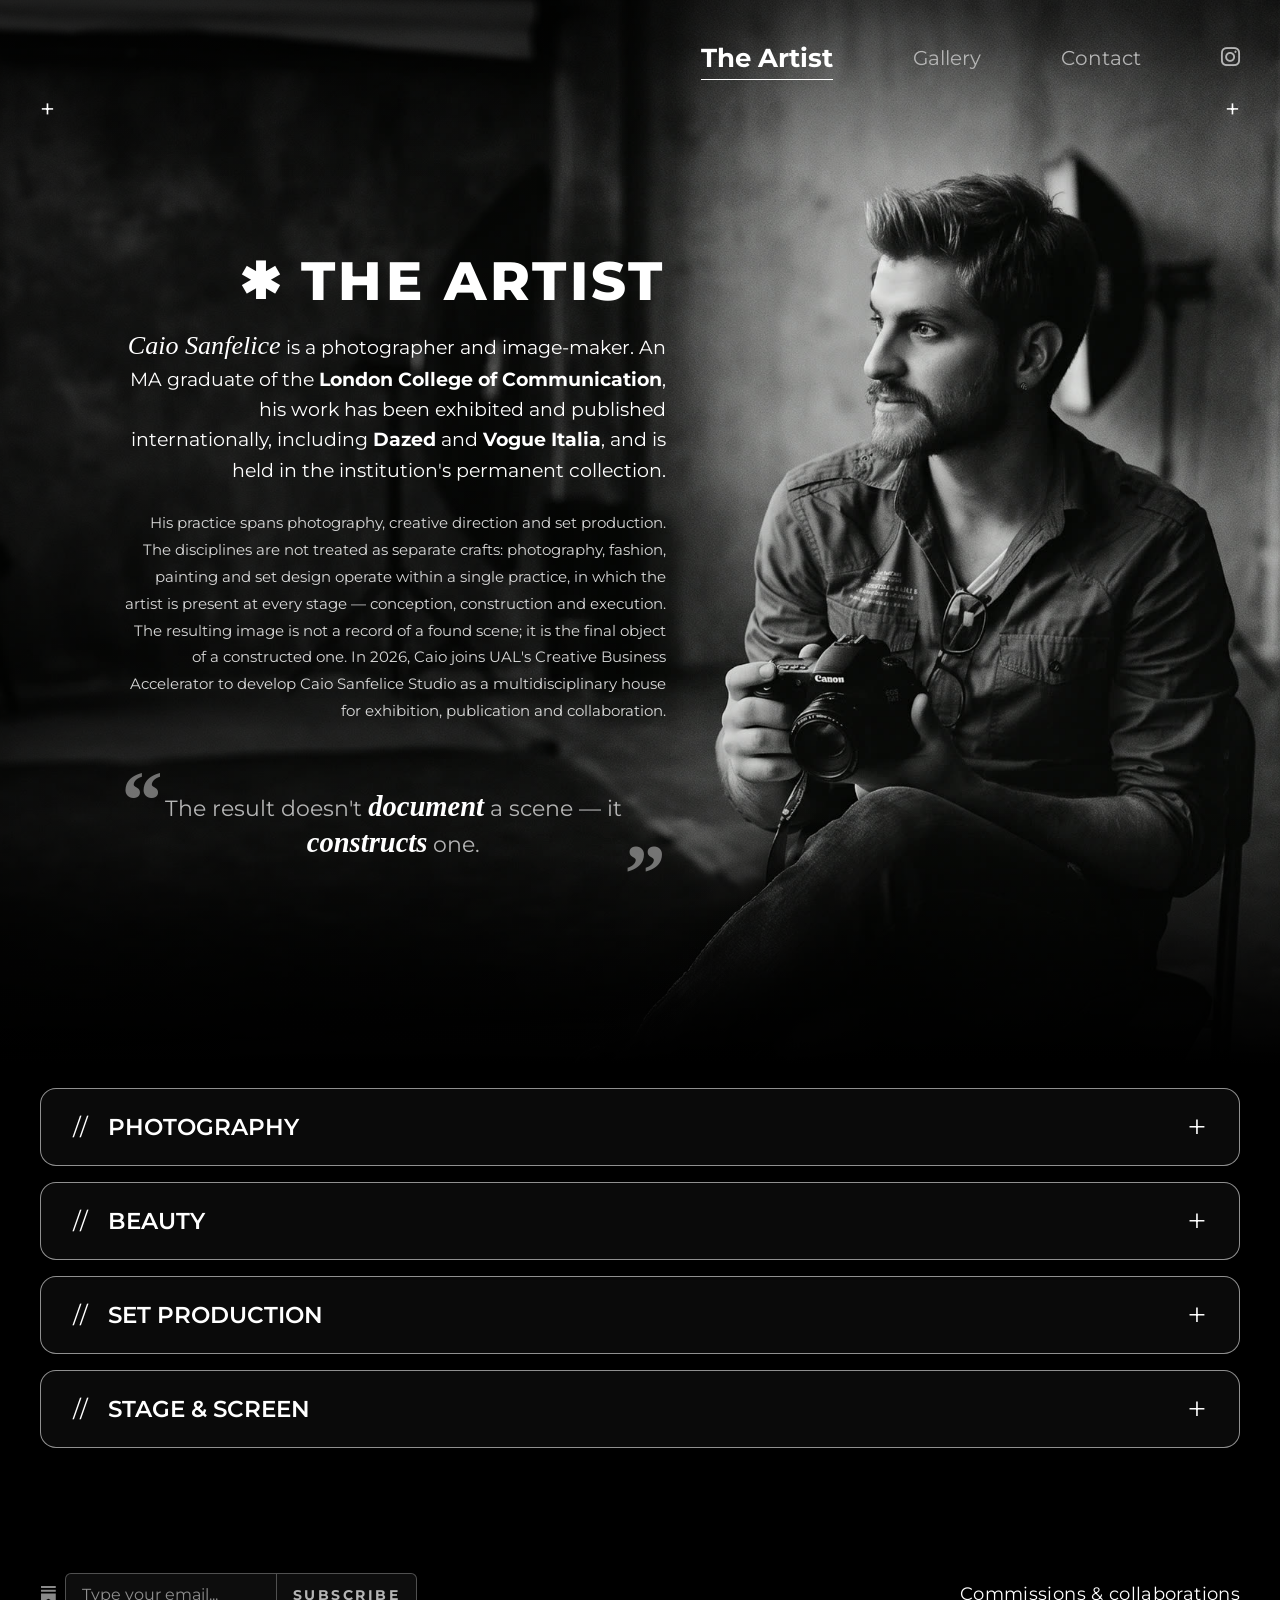
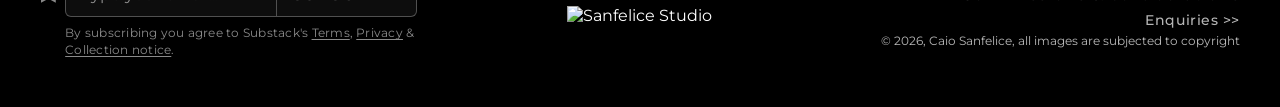
==== aboutme.html @ 882e8e43 "feat: analog video hero on Home, new favicon everywhere, asset cleanup - Home hero: background video" ====
<!DOCTYPE html>
<html lang="en" class="snap">
<head>
  <meta charset="UTF-8">
  <meta name="viewport" content="width=device-width, initial-scale=1.0">
  <meta name="description" content="About Caio Sanfelice, London-based photographer and image-maker working across fashion, beauty, portrait and stage.">
  <link rel="icon" type="image/png" href="assets/images/fav-icon.png">
  <link rel="apple-touch-icon" href="assets/images/fav-icon.png">
  <title>The Artist | Sanfelice Studio</title>
  <link rel="stylesheet" href="https://cdnjs.cloudflare.com/ajax/libs/font-awesome/6.5.2/css/all.min.css" integrity="sha512-SnH5WK+bZxgPHs44uWIX+LLJAJ9/2PkPKZ5QiAj6Ta86w+fsb2TkcmfRyVX3pBnMFcV7oQPJkl9QevSCWr3W6A==" crossorigin="anonymous" referrerpolicy="no-referrer">
  <style>
    @import url('https://fonts.googleapis.com/css2?family=Montserrat:ital,wght@0,400..800;1,400..800&display=swap');
  </style>
  <link rel="stylesheet" href="assets/css/style.css">
</head>
<body>
  <!-- ===== Header / main navigation (components/navbar.html) ===== -->
  <div id="site-navbar"></div>
  <!-- ===== Main content ===== -->
  <main class="about-page">
    <!-- About: artist bio -->
    <section class="about-hero" id="top" aria-labelledby="about-title">
      <!-- phones/tablets: portrait crop centred on the artist; desktop: full studio shot behind the text -->
      <picture class="about-hero__media">
        <source media="(min-width: 64.0625rem)" srcset="assets/images/caiosanfelice.jpg">
        <img src="assets/images/artist-studio-mobile.jpg" alt="Caio Sanfelice sitting in his studio, holding a camera" fetchpriority="high">
      </picture>
      <span class="about-hero__plus about-hero__plus--left" aria-hidden="true">+</span>
      <span class="about-hero__plus about-hero__plus--right" aria-hidden="true">+</span>
      <div class="about-copy">
        <h1 class="about-title" id="about-title">
          <span aria-hidden="true">✱</span> THE ARTIST
        </h1>
        <p class="about-lead">
          <em>Caio Sanfelice</em> is a photographer and image-maker. An MA graduate of the <strong>London College of Communication</strong>, his work has been exhibited and published internationally, including <strong>Dazed</strong> and <strong>Vogue Italia</strong>, and is held in the institution's permanent collection.
        </p>
        <p class="about-body">
          His practice spans photography, creative direction and set production. The disciplines are not treated as separate crafts: photography, fashion, painting and set design operate within a single practice, in which the artist is present at every stage — conception, construction and execution. The resulting image is not a record of a found scene; it is the final object of a constructed one.
          In 2026, Caio joins UAL's Creative Business Accelerator to develop Caio Sanfelice Studio as a multidisciplinary house for exhibition, publication and collaboration.
        </p>
        <blockquote class="about-quote">
          <p>The result doesn't <strong>document</strong> a scene — it <strong>constructs</strong> one.</p>
        </blockquote>
      </div>
    </section>

    <!-- About: services -->
    <section class="about-services" aria-label="Services">
      <div class="about-services__list">
        <article class="service-card">
          <h2 class="service-card__title">
            <button class="service-card__trigger" type="button" aria-expanded="false" aria-controls="service-photography">
              <span class="service-card__slashes" aria-hidden="true">//</span> PHOTOGRAPHY
              <span class="service-card__plus" aria-hidden="true">+</span>
            </button>
          </h2>
          <div class="service-card__details" id="service-photography" inert>
            <div class="service-card__details-inner">
              <a class="service-card__link" href="gallery.html">See more</a>
              <p class="service-desc">Fashion, personal and editorial shoots; corporate and portfolio portraits; product photography; album covers. Delivered as high-resolution retouched files. Sessions available in studio or on location, with lighting and creative direction handled in-house.</p>
              <img src="assets/images/fashion.png" alt="Fashion Editorial - Red dress" loading="lazy">
            </div>
          </div>
        </article>
        <article class="service-card">
          <h2 class="service-card__title">
            <button class="service-card__trigger" type="button" aria-expanded="false" aria-controls="service-beauty">
              <span class="service-card__slashes" aria-hidden="true">//</span> BEAUTY
              <span class="service-card__plus" aria-hidden="true">+</span>
            </button>
          </h2>
          <div class="service-card__details" id="service-beauty" inert>
            <div class="service-card__details-inner">
              <a class="service-card__link" href="gallery.html">See more</a>
              <p class="service-desc">Hair and makeup for photographic and fashion productions: natural, editorial, artistic and scenic makeup. Includes character continuity across a full shoot day, plus costume and cosplay construction when the production requires it. On-set touch-ups included.</p>
              <img src="assets/images/makeup.jpg" alt="MUA working" loading="lazy">
            </div>
          </div>
        </article>
        <article class="service-card">
          <h2 class="service-card__title">
            <button class="service-card__trigger" type="button" aria-expanded="false" aria-controls="service-set-production">
              <span class="service-card__slashes" aria-hidden="true">//</span> SET PRODUCTION
              <span class="service-card__plus" aria-hidden="true">+</span>
            </button>
          </h2>
          <div class="service-card__details" id="service-set-production" inert>
            <div class="service-card__details-inner">
              <a class="service-card__link" href="gallery.html">See more</a>
              <p class="service-desc">Design and construction of photographic backgrounds and sets: flats, painted backdrops, textured panels and modular pieces. Built to the shoot's lighting plan and colour palette, assembled and struck on site. Transportable systems available for recurring productions.</p>
              <img src="assets/images/set-production.jpg" alt="Alice in Wonderland 50th anniversary scenario exhibition" loading="lazy">
            </div>
          </div>
        </article>
        <article class="service-card">
          <h2 class="service-card__title">
            <button class="service-card__trigger" type="button" aria-expanded="false" aria-controls="service-stage-screen">
              <span class="service-card__slashes" aria-hidden="true">//</span> STAGE &amp; SCREEN
              <span class="service-card__plus" aria-hidden="true">+</span>
            </button>
          </h2>
          <div class="service-card__details" id="service-stage-screen" inert>
            <div class="service-card__details-inner">
              <a class="service-card__link" href="gallery.html">See more</a>
              <p class="service-desc">Costume, scenery and prop production for theatre, musicals and television. Scope covers design, material sourcing, building and fittings — with versions engineered for stage durability and camera-specific finishes (textures and colours tuned for how they read on screen).</p>
              <img src="assets/images/stage.png" alt="Frida Kahlo costume" loading="lazy">
            </div>
          </div>
        </article>
      </div>
    </section>
  </main>
  <!-- ===== Footer (components/footer.html) ===== -->
  <div id="site-footer"></div>
  <!-- Page script -->
  <script>
    const serviceCards = [...document.querySelectorAll(".service-card")];
    // desktop with a mouse: cards open on hover/focus; everywhere else they open by tap
    const hoverServices = window.matchMedia("(min-width: 48.0625rem) and (hover: hover)");

    function setOpenServiceCard(openCard) {
      const tapMode = !hoverServices.matches;
      serviceCards.forEach((card) => {
        const isOpen = card === openCard;
        card.classList.toggle("is-open", isOpen);
        card.querySelector(".service-card__trigger").setAttribute("aria-expanded", String(isOpen));
        card.querySelector(".service-card__details").inert = tapMode && !isOpen;
      });
    }

    function syncServiceCards() {
      setOpenServiceCard(hoverServices.matches ? null : serviceCards[0]);
    }

    syncServiceCards();
    hoverServices.addEventListener("change", syncServiceCards);

    serviceCards.forEach((card) => {
      card.querySelector(".service-card__trigger").addEventListener("click", () => {
        setOpenServiceCard(card.classList.contains("is-open") ? null : card);
      });
    });
  </script>
<!-- Shared navbar + footer -->
<script src="assets/js/components.js"></script>
</body>
</html>
---- assets/css/style.css ----
/* Design tokens */
:root {
  --bg: rgb(5, 5, 5);
  --white: #ffffff;
  --grey: #b8b8b8;
  --cyan: #5edfff;
  --line: rgba(255, 255, 255, 0.28);
  --menu-h: clamp(4rem, 8vh, 5.5rem);
  /* Layout: one centred container for navbar, sections and footer */
  --container-max: 1400px;
  --gutter: clamp(20px, 5vw, 24px);                /* mobile: compact sides */
  /* Side padding for full-width sections (backgrounds stay full-bleed):
     lines their content up with .container. % = the element's own width. */
  --pad: max(var(--gutter), calc((100% - var(--container-max)) / 2 + var(--gutter)));
  /* Type scale */
  --fs-label: clamp(0.75rem, 0.9vw, 0.8125rem);   /* small caps labels */
  --fs-small: 0.875rem;                            /* form labels, buttons */
  --fs-base: 1rem;                                 /* body text, nav */
  --fs-md: clamp(1.125rem, 1.8vw, 1.5rem);         /* categories, card titles, footer CTA */
  --fs-lg: clamp(2rem, 4.5vw, 3.5rem);             /* page titles */
  --fs-display: clamp(2.5rem, 6.5vw, 4.5rem);      /* home hero only, 40px -> 72px */
  --ls-label: 0.32em;
  --ls-title: 0.06em;

  --nav-fs: clamp(1.0625rem, 1.6vw, 1.25rem); /* 17px -> 20px */
  --nav-muted: #b5b5b5; /* ~10:1 on the dark hero, passes AA */
  --nav-active: #ffffff;
}

/* iPad (768px–1024px): wider sides */
@media (min-width: 48rem) {
  :root {
    --gutter: clamp(40px, 4vw, 48px);
  }
}

/* Desktop */
@media (min-width: 64.0625rem) {
  :root {
    --gutter: 40px;
  }
}

/* Shared layout container */
.container {
  box-sizing: border-box;
  width: 100%;
  max-width: var(--container-max);
  margin-inline: auto;
  padding-inline: var(--gutter);
}

/* Base */
body {
  margin: 0;
  background: var(--bg);
  color: var(--white);
  font-family: "Montserrat", Arial, sans-serif;
}

/* Header and navigation */
.header {
  position: absolute;
  inset: 0 0 auto;
  z-index: 10;
  padding-block: clamp(1rem, 4vw, 2rem); /* sides come from .container */
}

.site-nav,
.site-nav .nav-links {
  display: flex;
  align-items: center;
}

.site-nav {
  justify-content: space-between;
  gap: 1rem;
}

.site-nav .nav-links {
  gap: 5rem;
}

.site-nav a {
  color: var(--nav-muted);
  font-size: var(--nav-fs);
  text-decoration: none;
  white-space: nowrap;
  transition: color 0.2s ease, opacity 0.2s ease;
}

.site-nav__home-link {
  display: inline-flex;
  align-items: center;
  justify-content: center;
}

.site-nav__home-icon {
  display: block;
  width: auto;
  height: clamp(2.5rem, 4vw, 3.75rem); /* script wordmark: sized by height so it stays legible */
  opacity: 0.72;
  transition: opacity 0.2s ease;
}

@media (max-width: 40rem) {
  .site-nav__home-icon {
    height: 1.75rem; /* smaller wordmark on phones so it fits next to the links */
  }

  .site-nav .nav-links {
    gap: 1rem;
  }
}

.site-nav .nav-links a:hover,
.site-nav .nav-links a:focus-visible,
.site-nav .nav-links a[aria-current] {
  color: var(--nav-active);
}

/* active page: bold, 30% larger, thin underline */
.site-nav .nav-links a[aria-current] {
  font-size: calc(var(--nav-fs) * 1.3);
  font-weight: 700;
  text-decoration: underline;
  text-decoration-thickness: 1px;
  text-underline-offset: 0.45em;
}

/* phones: smaller bump so logo, links and Instagram fit on one row */
@media (max-width: 40rem) {
  .site-nav .nav-links a[aria-current] {
    font-size: calc(var(--nav-fs) * 1.1);
  }
}

.site-nav a:focus-visible {
  outline: 1px solid var(--nav-active);
  outline-offset: 4px;
}

.site-nav__home-link:hover .site-nav__home-icon,
.site-nav__home-link:focus-visible .site-nav__home-icon {
  opacity: 1;
}

.site-nav .fa-instagram {
  font-size: 1.35rem;
}

/* Home hero */
.hero {
  position: relative;
  min-height: 100svh;
  display: grid;
  place-items: center;
  isolation: isolate; /* keeps the video behind the overlay and the text */
  padding: 6rem 1rem;
  background: #000 url("../images/home-hero-poster.jpg") center / cover no-repeat;
  text-align: center;
}

/* background video: fills the hero like a cover image */
.hero__video {
  position: absolute;
  inset: 0;
  z-index: -1;
  width: 100%;
  height: 100%;
  object-fit: cover;
  pointer-events: none;
}

/* WebGL analog effect over the video; fades in once its first frame is drawn */
.hero__fx {
  position: absolute;
  inset: 0;
  z-index: -1;
  width: 100%;
  height: 100%;
  opacity: 0;
  transition: opacity 0.6s ease;
  pointer-events: none;
}

.hero--fx .hero__fx {
  opacity: 1;
}

.hero::before {
  position: absolute;
  inset: 0;
  content: "";
  background:
    radial-gradient(ellipse 40% 22% at 50% 52%, rgba(0, 0, 0, 0.45), transparent 75%),
    linear-gradient(to top, rgba(0, 0, 0, 0.6), transparent 28%);
  pointer-events: none;
}

.hero__content {
  position: relative;
  z-index: 1;
  max-width: 100%;
}

.hero__title {
  margin: 0;
  font-size: var(--fs-display);
  font-weight: 800;
  letter-spacing: clamp(0.08em, 1.2vw, 0.2em);
  line-height: 1.05;
  text-transform: uppercase;
  text-wrap: balance;
}

.hero__location {
  margin: 0.45rem 0 0;
  font-size: clamp(1rem, 2.2vw, 1.5rem); /* 16px -> 24px */
  font-weight: 600;
  letter-spacing: 0.3em;
  text-transform: uppercase;
}

.hero-scroll {
  position: absolute;
  bottom: clamp(2rem, 7vh, 4rem);
  left: 50%;
  z-index: 1;
  transform: translateX(-50%);
  color: var(--white);
  font-weight: 500;
  font-size: clamp(0.75rem, 1.4vw, 1rem); /* 12px -> 16px */
  letter-spacing: 0.25em;
  text-decoration: none;
  text-transform: lowercase;
  white-space: nowrap;
}

.hero-scroll:hover,
.hero-scroll:focus-visible {
  opacity: 0.72;
}

.hero__plus {
  position: absolute;
  inset-block-end: 1.25rem;
  font-size: clamp(1.5rem, 2vw, 1.8rem);
  line-height: 1;
  z-index: 1;
  pointer-events: none;
}

.hero__plus--left,
.hero__plus--top-left {
  inset-inline-start: var(--pad);
}

.hero__plus--right,
.hero__plus--top-right {
  inset-inline-end: var(--pad);
}

.hero__plus--top-left,
.hero__plus--top-right {
  inset-block-start: calc(var(--menu-h) + 2rem);
  inset-block-end: auto;
}

/* Shared section headings and scroll behavior */
.asterisk { font-size: 1.05em; line-height: 0.8; }

.section {
  scroll-snap-align: start;
}

.gallery-section {
  min-height: auto;
  padding: clamp(2rem, 4vw, 3rem) var(--pad) 3rem;
  background: var(--bg);
}

/* Gallery category navigation */
.gallery-page {
  padding-block-start: clamp(2rem, 4vw, 3rem);
}

.gallery-categories {
  margin-block-end: clamp(1.25rem, 3vw, 2rem);
}

.gallery-category-list {
  display: flex;
  flex-wrap: wrap;
  align-items: center;
  column-gap: clamp(0.5rem, 2vw, 1rem);
  row-gap: 0.25rem;
  margin: 0;
  padding: 0;
  list-style: none;
}

.gallery-category-item {
  display: flex;
  align-items: center;
  gap: 0.5rem;
}

.gallery-category-heading {
  margin: 0;
  font-size: var(--fs-md);
  line-height: 1.2;
}

.gallery-category-link {
  position: relative;
  display: inline-flex;
  align-items: center;
  gap: 0.35em;
  min-block-size: 44px;
  padding-block: 0.5rem;
  color: var(--grey);
  font-size: var(--fs-md);
  font-weight: 500;
  line-height: 1.25;
  opacity: 0.65;
  text-decoration: none;
  transition: opacity 0.2s ease;
}

.gallery-category-heading .gallery-category-link {
  font: inherit;
}

.gallery-category-link[aria-current="page"] {
  color: var(--white);
  font-weight: 700;
  opacity: 1;
}

.gallery-category-link:hover,
.gallery-category-link:focus-visible {
  opacity: 1;
}

.gallery-category-link:focus-visible {
  outline: 2px solid currentColor;
  outline-offset: 3px;
}

.gallery-category-link::after {
  position: absolute;
  inset-inline: 0;
  inset-block-end: 0.35rem;
  block-size: 1px;
  background: currentColor;
  content: "";
  transform: scaleX(0);
  transform-origin: left;
  transition: transform 0.2s ease;
}

.gallery-category-link:hover::after,
.gallery-category-link:focus-visible::after {
  transform: scaleX(1);
}

.gallery-category-separator {
  color: var(--grey);
  opacity: 0.65;
}

html.snap { scroll-snap-type: y proximity; }

.grid {
  display: grid;
  grid-template-columns: repeat(3, minmax(0, 1fr));
  gap: clamp(12px, 2.4vw, 24px);
}

.card {
  position: relative;
  aspect-ratio: 3 / 4;
  margin: 0;
  border: 1px solid #858585;
  border-radius: 1.25rem;
  overflow: hidden;
  transition: border-color 0.25s ease;
}
.card img {
  display: block;
  width: 100%;
  height: 100%;
  object-fit: cover;
}
.card:hover { border-color: var(--white); }

/* Gallery cards open the photo lightbox */
.grid .card[role="button"] {
  cursor: zoom-in;
}

.grid .card:focus-visible {
  border-color: var(--white);
  outline: 2px solid var(--white);
  outline-offset: 3px;
}

/* Photo lightbox (Bootstrap modal): photo centred, copyright line below */
.modal-backdrop {
  --bs-backdrop-bg: #000;
  --bs-backdrop-opacity: 0.95;
}

.lightbox__dialog {
  width: fit-content;
  max-width: min(92vw, 60rem);
  margin-inline: auto;
}

.lightbox__content {
  background: transparent;
  border: 0;
  box-shadow: none;
}

.lightbox__close {
  align-self: flex-end;
  margin-block-end: 0.75rem;
  opacity: 0.8;
}

.lightbox__close:hover,
.lightbox__close:focus-visible {
  opacity: 1;
}

.lightbox__figure {
  margin: 0;
  text-align: center;
}

.lightbox__img {
  display: block;
  width: auto;
  max-width: 100%;
  height: auto;
  max-height: calc(100svh - 11rem); /* room for the close button, the caption and the modal margins */
  margin-inline: auto;
  border-radius: 0.5rem;
}

.lightbox__caption {
  margin-block-start: 0.75rem;
  color: var(--nav-muted);
  font-size: var(--fs-label);
  letter-spacing: 0.02em;
}

/* Section title above the gallery */
.gallery-title {
  margin: 0 0 0.25rem;
  color: var(--nav-muted);
  font-size: clamp(0.75rem, 1.4vw, 1rem); /* 12px -> 16px */
  font-weight: 500;
  letter-spacing: 0.25em;
  line-height: 1.4;
  text-transform: uppercase;
}

/* Category label: small, bottom corner, away from faces */
.card__label {
  position: absolute;
  inset-inline-start: 0.75rem;
  inset-block-end: 0.75rem;
  padding: 0.3rem 0.6rem;
  border-radius: 999px;
  background: rgba(0, 0, 0, 0.55);
  color: var(--white);
  font-size: var(--fs-label);
  font-weight: 600;
  letter-spacing: 0.18em;
  text-transform: uppercase;
  pointer-events: none;
}

@media (hover: hover) {
  .card__label {
    opacity: 0;
    transition: opacity 0.2s ease;
  }

  .card:hover .card__label {
    opacity: 1;
  }
}


/* Site footer */
.site-footer--home {
  display: block;
  padding: clamp(2rem, 4vw, 3rem) 0; /* sides come from .container */
  background: #000;
  color: var(--white);
}

.site-footer__inner {
  display: grid;
  grid-template-columns: minmax(0, 1.2fr) minmax(0, 0.6fr) minmax(0, 1.2fr); /* logo column narrower */
  align-items: center;
  gap: clamp(1.25rem, 3vw, 3rem);
}

.footer-substack {
  display: flex;
  width: 84%;
  min-width: min(100%, 21.3rem);
  flex-direction: column;
  align-items: center;
  gap: 0.525rem;
  color: #fff;
}

.footer-substack__layout {
  display: flex;
  min-width: 0;
  align-items: center;
  gap: 0.525rem;
  width: 100%;
}

.footer-substack__logo {
  flex: 0 0 1.05rem;
  width: 1.05rem;
  height: 1.05rem;
}

.footer-substack__logo path {
  fill: #8a8a8a;
  transition: fill 0.2s ease;
}

.footer-substack:hover .footer-substack__logo path,
.footer-substack:focus-within .footer-substack__logo path {
  fill: #FF6719;
}

.footer-substack__content {
  flex: 1;
  min-width: 0;
}

.footer-substack__form {
  display: flex;
  align-items: stretch;
  gap: 0;
  width: 100%;
  margin: 0;
}

.footer-substack__form input {
  box-sizing: border-box;
  flex: 1;
  min-width: 0;
  min-height: 44px;
  padding: 0.5rem 1rem;
  border: 1px solid var(--line);
  border-inline-end: 0;
  border-radius: 6px 0 0 6px;
  background: #0d0d0d;
  color: #fff;
  font: inherit;
  font-size: max(1rem, 1em);
}

.footer-substack__form input::placeholder {
  color: #8f8f8f;
  opacity: 1;
}

.footer-substack__form button {
  box-sizing: border-box;
  flex: 0 0 auto;
  min-height: 44px;
  padding: 0.5rem 1rem;
  border: 1px solid var(--line);
  border-radius: 0 6px 6px 0;
  background: #0d0d0d;
  color: var(--nav-muted);
  cursor: pointer;
  font: inherit;
  font-size: var(--fs-small);
  font-weight: 700;
  letter-spacing: 0.18em;
  text-transform: uppercase;
  white-space: nowrap;
  transition: color 0.2s ease, border-color 0.2s ease;
}

.footer-substack__form button:hover,
.footer-substack__form button:focus-visible {
  border-color: var(--nav-active);
  color: var(--nav-active);
}

.footer-substack__form input:focus-visible {
  border-color: var(--nav-active);
}

.footer-substack__form input:focus-visible {
  outline: none;
  background-image: none;
  background-repeat: no-repeat;
  background-position: bottom;
  background-size: 100% 2px;
}

.footer-substack__form button:focus-visible {
  outline: none;
}

.footer-substack__form button:disabled {
  cursor: wait;
  opacity: 0.75;
}

.footer-substack__message {
  margin: 0.5rem 0 0;
  font-size: var(--fs-small);
  line-height: 1.5;
  text-align: center;
}

.footer-substack__legal {
  width: 100%;
  margin: 0;
  color: #8a8a8a;
  font-size: var(--fs-label);
  letter-spacing: 0.02em;
  line-height: 1.4;
  text-align: left;
  padding-inline-start: calc(1.05rem + 0.525rem); /* lines up with the email input (logo + gap) */
  box-sizing: border-box;
}

.footer-substack__legal a {
  color: inherit;
  text-underline-offset: 0.15em;
}

.footer-substack__legal a:focus-visible {
  outline: 2px solid #fff;
  outline-offset: 2px;
}

.footer-substack__visually-hidden,
.visually-hidden {
  position: absolute;
  width: 1px;
  height: 1px;
  margin: -1px;
  padding: 0;
  border: 0;
  overflow: hidden;
  clip-path: inset(50%);
  white-space: nowrap;
}

.footer-substack__frame {
  display: none;
}

.footer-brand {
  grid-column: 2;
  display: flex;
  min-width: 0;
  flex-direction: column;
  align-items: center;
  justify-content: center;
}

.footer-brand img {
  display: block;
  width: auto;
  max-width: 100%;
  max-height: clamp(3.5rem, 5.6vw, 5.25rem);
}

.site-footer--home .footer-contact {
  grid-column: 3;
  justify-self: end;
  max-width: 100%;
  text-align: right;
}

.site-footer--home .footer-contact__details {
  display: flex;
  flex-direction: column;
  align-items: flex-end;
}

.site-footer--home .footer-contact__enquiries {
  display: inline-flex;
  min-height: 1.5rem;
  align-items: center;
  color: var(--nav-muted);
  font-size: var(--fs-small);
  font-weight: 500;
  letter-spacing: 0.04em;
  transition: color 0.2s ease;
}

.site-footer--home .footer-contact .footer-contact__lead {
  max-width: none;
  color: var(--white);
  font-size: clamp(1rem, 1.4vw, 1.25rem);
  font-weight: 400;
  letter-spacing: 0.02em;
  line-height: 1.5;
}

.site-footer--home .footer-copyright {
  max-width: none;
  margin: 0;
  color: var(--grey);
  font-size: var(--fs-label);
  line-height: 1.5;
  white-space: nowrap;
}

.footer-socials {
  display: flex;
  align-items: center;
  gap: 0.5rem;
}

.footer-social-link {
  display: grid;
  width: 2.75rem;
  height: 2.75rem;
  place-items: center;
  border-radius: 50%;
  color: var(--grey);
  font-size: 1.375rem;
  text-decoration: none;
  transition: color 0.2s ease;
}

.footer-social-link:hover,
.footer-social-link:focus-visible {
  color: var(--white);
}

.footer-social-link:focus-visible {
  outline: 2px solid currentColor;
  outline-offset: 2px;
}

.footer-substack-mark {
  width: 1.375rem;
  height: 1.375rem;
  fill: currentColor;
}

.footer-contact {
  display: flex;
  flex-direction: column;
  align-items: flex-end;
  text-align: right;
}

.footer-copyright {
  white-space: nowrap;
}

.footer-contact a {
  color: var(--white);
  font-weight: 700;
  text-decoration: none;
}

.footer-contact a:hover,
.footer-contact a:focus-visible {
  color: var(--nav-active);
}

.footer-contact p {
  margin: 0;
}

/* Contact page */
.contact-page-main {
  position: relative;
  isolation: isolate;
  box-sizing: border-box;
  container: contact-page / inline-size;
  display: grid;
  min-height: 100svh;
  place-items: center;
  padding: calc(var(--menu-h) + clamp(1.25rem, 3vw, 2rem)) var(--pad) clamp(2rem, 4vw, 3rem);
  background: #0a0a0a;
}

.contact-page-main::before {
  position: absolute;
  z-index: -1;
  inset: 0;
  content: "";
  background-image: url("../images/contact-background.jpg"); /* former Home background */
  background-position: center;
  background-size: cover;
  background-repeat: no-repeat;
  pointer-events: none;
}

.contact-card {
  box-sizing: border-box;
  display: grid;
  width: min(100%, 76rem);
  grid-template-columns: minmax(0, 0.92fr) minmax(0, 1.08fr);
  grid-template-areas: "info form";
  align-items: stretch;
  gap: clamp(2rem, 5vw, 4rem);
  padding: clamp(1.5rem, 4vw, 3.5rem);
  border: 1px solid rgba(255, 255, 255, 0.3);
  border-radius: 1.5rem;
  background: rgba(8, 8, 8, 0.85); /* slight transparency over the background photo */
  --contact-title-size: clamp(1.75rem, 3.5vw, 2.75rem);
}

@container contact-page (width > 36rem) and (width <= 80rem) {
  .contact-card {
    width: 92%;
  }
}

.contact-information {
  grid-area: info;
  display: flex;
  min-width: 0;
  flex-direction: column;
  justify-content: flex-end;
  gap: 1.25rem;
  padding-top: calc(var(--contact-title-size) / 2 + 20px); /* map top = a little below the middle of GET IN TOUCH */
}

.contact-map {
  display: block;
  width: 100%;
  flex: 1; /* grows to fill the column, from mid-title down to the details */
  min-height: 272px;
  border: 0;
}

.contact-details {
  display: flex;
  flex-direction: row;
  align-items: center;
  justify-content: flex-end; /* line up with the map's right edge */
  flex-wrap: wrap;
  gap: 0 0.75rem; /* vertical, horizontal space between Tel, Email, Address */
  text-align: right;
}

.contact-details__link {
  display: inline-flex;
  max-width: 100%;
  min-height: 30px;
  align-items: center;
  justify-content: center;
  gap: 0.7rem;
  color: var(--white);
  line-height: 1.3;
  overflow-wrap: anywhere;
  text-decoration: none;
  transition: color 0.2s ease;
}

.contact-details__link i {
  font-size: 1.1rem;
}

.contact-details__link:hover,
.contact-details__link:focus-visible {
  color: var(--grey);
}

.contact-details__link:focus-visible {
  outline: 2px solid currentColor;
  outline-offset: 3px;
}

.contact-details p {
  display: flex;
  max-width: 100%;
  min-height: 40px; /* same height as the Tel/Email links, so spacing is even */
  align-items: center;
  justify-content: center;
  margin: 0;
  line-height: 1.4;
}

.contact-form-panel {
  grid-area: form;
  display: flex;
  min-width: 0;
  flex-direction: column;
  justify-content: flex-end; /* sit at the bottom, aligned with the address */
}

.contact-form-title {
  display: flex;
  align-items: center;
  gap: 0.2em;
  margin: 0 0 clamp(1.5rem, 3vw, 2.25rem);
  font-size: var(--contact-title-size);
  font-weight: 800;
  line-height: 1;
  letter-spacing: var(--ls-title);
  text-transform: uppercase;
}

.contact-form-title__asterisk {
  position: relative;
  top: -0.08em;
  font-size: 1.35em;
  line-height: 0.8;
}

.contact-form {
  display: grid;
  gap: 1.25rem;
}

.contact-name-group {
  min-width: 0;
  margin: 0;
  padding: 0;
  border: 0;
}

.contact-name-group legend {
  margin-block-end: 0.4rem;
  padding: 0;
}

.contact-input-row {
  display: grid;
  grid-template-columns: repeat(2, minmax(0, 1fr));
  gap: clamp(1rem, 3vw, 2rem);
}

.contact-field {
  display: flex;
  min-width: 0;
  flex-direction: column;
  gap: 0.4rem;
}

.contact-field__label {
  color: rgba(255, 255, 255, 0.78);
  font-size: var(--fs-small);
}

.contact-field input,
.contact-field textarea {
  box-sizing: border-box;
  width: 100%;
  min-height: 44px;
  padding: 0.5rem 0;
  border: 0;
  border-bottom: 1px solid rgba(255, 255, 255, 0.55);
  border-radius: 0;
  background: transparent;
  color: var(--white);
  font: inherit;
  font-size: max(1rem, 1em);
}

.contact-field input::placeholder {
  color: rgba(255, 255, 255, 0.58);
  opacity: 1;
}

.contact-field input:focus-visible,
.contact-field textarea:focus-visible {
  outline: none;
  border-bottom-color: var(--white);
  box-shadow: 0 1px 0 var(--white);
}

.contact-field textarea {
  line-height: 1.4;
  resize: vertical;
}

.contact-submit {
  justify-self: end;
  min-width: 44px;
  min-height: 44px;
  padding: 0.65rem 1.4rem;
  border: 1px solid var(--white);
  border-radius: 0;
  background: transparent;
  color: var(--white);
  cursor: pointer;
  font: inherit;
  font-weight: 600;
  transition: background-color 0.2s ease, color 0.2s ease;
}

.contact-submit:hover {
  background: var(--white);
  color: #080808;
}

.contact-submit:focus-visible {
  outline: 2px solid var(--white);
  outline-offset: 3px;
}

.contact-submit:disabled {
  cursor: wait;
  opacity: 0.7;
}

.contact-form[hidden] {
  display: none;
}

.contact-form-status {
  margin: 0;
  color: var(--white);
  line-height: 1.5;
}

.contact-form-status.is-error {
  color: #dc8585;
}

@container contact-page (width <= 56rem) {
  .contact-card {
    grid-template-columns: minmax(0, 1fr);
    grid-template-areas:
      "form"
      "info";
    gap: 2.25rem;
  }

  .contact-information {
    padding-top: 0;
  }

  .contact-map {
    flex: none;
    height: 272px;
  }

  .contact-input-row--split {
    grid-template-columns: minmax(0, 1fr);
  }
}

@container contact-page (width <= 36rem) {
  .contact-card {
    padding: 1.5rem 1.25rem;
    padding-block-start: 3rem;
    border-radius: 1rem;
  }

  .contact-form-title {
    font-size: clamp(1.75rem, 8vw, 2.25rem);
  }
}

/* About page */
.about-page {
  font-size-adjust: from-font;
}

/* About hero
   Phones/tablets: portrait crop of the photo on top, the title and lead
   start on its dark bottom edge, the rest of the text follows on black.
   Desktop: full studio photo behind, text on the left, artist on the right. */
.about-hero {
  position: relative;
  isolation: isolate;
  background: #000;
}

.about-hero__media {
  position: relative;
  display: block;
}

.about-hero__media img {
  display: block;
  width: 100%;
  aspect-ratio: 4 / 5;
  max-height: 88svh;
  object-fit: cover;
  object-position: 50% 20%; /* face stays in frame when the height is capped */
}

/* dark top for the navbar, fade to black at the bottom for the title */
.about-hero__media::after {
  position: absolute;
  inset: 0;
  content: "";
  background:
    linear-gradient(to bottom, rgba(0, 0, 0, 0.55) 0%, transparent 18%),
    linear-gradient(to bottom, transparent 55%, rgba(0, 0, 0, 0.85) 82%, #000 100%);
}

.about-hero__plus {
  position: absolute;
  z-index: 2;
  inset-block-start: calc(var(--menu-h) + 1rem);
  color: var(--white);
  font-size: clamp(1.5rem, 2vw, 1.8rem);
  line-height: 1;
}

.about-hero__plus--left {
  inset-inline-start: var(--pad);
}

.about-hero__plus--right {
  inset-inline-end: var(--pad);
}

.about-copy {
  position: relative;
  z-index: 1;
  max-width: 40rem;
  margin: -7rem auto 0; /* pulls the title up onto the photo's dark edge */
  padding: 0 var(--gutter) clamp(2.5rem, 5vw, 3.5rem);
}

.about-title {
  display: flex;
  align-items: center;
  gap: 0.3em;
  margin: 0 0 1rem;
  font-size: var(--fs-lg);
  font-weight: 800;
  letter-spacing: var(--ls-title);
  line-height: 1.1;
  text-transform: uppercase;
}

.about-title span {
  font-size: 0.9em;
}

.about-lead {
  margin: 0 0 1.5rem;
  font-size: clamp(1.0625rem, 2.2vw, 1.25rem);
  line-height: 1.6;
}

.about-lead em {
  font-family: "Times New Roman", Times, serif;
  font-size: 1.2em;
  font-style: italic;
}

.about-body {
  margin: 0;
  color: rgba(255, 255, 255, 0.84);
  font-size: clamp(0.9375rem, 1.2vw, 1rem);
  line-height: 1.75;
}

.about-quote {
  position: relative;
  margin: clamp(2rem, 4vw, 2.5rem) 0 0;
  padding: 1.5rem 2.5rem;
  color: var(--nav-muted);
  font-size: clamp(1.125rem, 2vw, 1.375rem);
  line-height: 1.45;
  text-align: center;
}

.about-quote p {
  margin: 0;
}

.about-quote strong {
  color: var(--white);
  font-family: "Times New Roman", Times, serif;
  font-size: calc(1em + 0.1875rem);
  font-weight: 700;
  font-style: italic;
}

.about-quote::before,
.about-quote::after {
  position: absolute;
  font-family: "Times New Roman", Times, serif;
  color: rgba(255, 255, 255, 0.42);
  font-size: clamp(3rem, 6vw, 4.5rem);
  font-weight: 700;
  line-height: 1;
}

.about-quote::before {
  inset-block-start: 0;
  inset-inline-start: 0;
  content: "\201C";
}

.about-quote::after {
  inset-block-end: -1.5rem;
  inset-inline-end: 0;
  content: "\201D";
}

/* tablet: squarer crop, text starts a little higher on the photo */
@media (min-width: 48rem) and (max-width: 64rem) {
  .about-hero__media img {
    aspect-ratio: 1 / 1.05;
  }

  .about-copy {
    margin-block-start: -9rem;
  }
}

/* desktop: photo fills the hero, text column ends before the artist */
@media (min-width: 64.0625rem) {
  .about-hero {
    --copy-end: 52%; /* the artist starts at ~57% of the width at every desktop size */
    display: flex;
    align-items: center;
    min-height: min(100svh, 56rem);
    padding-block: calc(var(--menu-h) + 3rem) 3rem;
  }

  .about-hero__media {
    position: absolute;
    inset: 0;
    z-index: -1;
  }

  .about-hero__media img {
    height: 100%;
    max-height: none;
    aspect-ratio: auto;
    object-position: 60% 30%;
  }

  .about-hero__media::after {
    background:
      linear-gradient(to bottom, rgba(0, 0, 0, 0.5) 0%, transparent 18%),
      linear-gradient(to right, rgba(0, 0, 0, 0.6) 0%, rgba(0, 0, 0, 0.35) 45%, transparent 60%),
      linear-gradient(to bottom, transparent 75%, #000 100%);
  }

  .about-hero__plus {
    inset-block-start: calc(var(--menu-h) + 1.5rem);
  }

  .about-copy {
    box-sizing: border-box;
    width: min(34rem, calc(var(--copy-end) - var(--gutter) - 3rem));
    max-width: none;
    margin: 0 0 0 max(calc(var(--gutter) + 3rem), calc(var(--copy-end) - 34rem));
    padding: 0;
    text-align: right;
  }

  .about-title {
    justify-content: flex-end;
  }

  .about-lead {
    font-size: 1.1875rem;
  }
}

.about-services {
  padding: clamp(2.5rem, 6vw, 5rem) var(--pad);
  background: #000;
}

.about-services__list {
  display: grid;
  gap: 1rem;
  width: min(100%, 76rem);
  margin-inline: auto;
}

.service-card {
  --service-title-size: var(--fs-md);
  display: grid;
  grid-template-rows: auto 0fr;
  padding: 1rem clamp(1rem, 3vw, 2rem);
  border: 1px solid rgba(255, 255, 255, 0.55);
  border-radius: 1rem;
  background: #0a0a0a;
  color: var(--white);
}

.service-card__title {
  margin: 0;
  font-size: var(--service-title-size);
  font-weight: 600;
  letter-spacing: 0.05em;
}

.service-card__trigger {
  display: flex;
  width: 100%;
  min-height: 44px;
  align-items: center;
  gap: 0.75rem;
  padding: 0;
  border: 0;
  background: none;
  color: inherit;
  font: inherit;
  text-align: start;
  cursor: pointer;
}

.service-card__trigger:focus-visible {
  outline: 2px solid currentColor;
  outline-offset: 4px;
}

.service-card__slashes {
  display: inline-block;
  width: 1em; /* fixed width: the title word always starts at 1em + gap */
  font-weight: 400;
}

.service-card__plus {
  margin-inline-start: auto;
  font-size: 1.5em;
  font-weight: 300;
  line-height: 1;
  rotate: 0deg;
}

.service-card__details {
  min-height: 0;
  overflow: hidden;
}

.service-card__details-inner {
  display: grid;
  min-height: 0;
  grid-template-columns: minmax(7rem, 0.5fr) minmax(0, 1.5fr) minmax(7rem, 0.45fr);
  align-items: center;
  gap: clamp(1rem, 3vw, 2rem);
  padding-block-start: 1rem;
  opacity: 0;
  transform: translateY(-0.4rem);
}

.service-card__link {
  display: inline-flex;
  min-height: 44px;
  align-items: center;
  color: inherit;
  text-underline-offset: 0.2em;
}

.service-card__link:focus-visible {
  outline: 2px solid currentColor;
  outline-offset: 3px;
}

.service-desc {
  margin: 0;
  line-height: 1.65;
}

.service-card__details-inner img {
  display: block;
  width: 100%;
  aspect-ratio: 4 / 3;
  border-radius: 0.5rem;
  object-fit: cover;
}

/* opened by click/tap (mobile, tablets and touch screens) */
.service-card.is-open {
  grid-template-rows: auto 1fr;
  background: #f5f5f5;
  color: #000;
}

.service-card.is-open .service-card__plus {
  rotate: 45deg;
}

.service-card.is-open .service-card__details-inner {
  opacity: 1;
  transform: translateY(0);
}

@media (min-width: 48.0625rem) and (hover: hover) {
  .service-card:is(:hover, :focus-within) {
    grid-template-rows: auto 1fr;
    background: #f5f5f5;
    color: #000;
  }

  .service-card:is(:hover, :focus-within) .service-card__plus {
    rotate: 45deg;
  }

  .service-card:is(:hover, :focus-within) .service-card__details-inner {
    opacity: 1;
    transform: translateY(0);
  }
}

@media (max-width: 48rem) {
  .contact-page-main::before {
    background-size: 100% auto;
    background-position: center top;
  }

  .service-card__details-inner {
    grid-template-columns: minmax(0, 1fr);
    gap: 0.75rem;
  }

  /* open card: photo under the title (lined up with the word, not the //),
     then the paragraph, then See more on the right */
  .service-card__details-inner img {
    order: -1;
    width: calc(100% - var(--service-title-size) - 0.75rem);
    max-height: 14rem;
    margin-inline-start: calc(var(--service-title-size) + 0.75rem);
  }

  .service-card__link {
    order: 1;
    justify-self: end;
  }
}

/* About page — desktop only */
@media (min-width: 48.0625rem) {
  .about-services {
    padding-block-start: clamp(1rem, 2vw, 1.5rem);
  }

  /* open card: photo (lined up with the title word) | paragraph,
     See more under the paragraph, on its right edge */
  .service-card__details-inner {
    grid-template-columns: minmax(7rem, 0.45fr) minmax(0, 1.5fr);
    row-gap: 0.25rem;
  }

  .service-card__details-inner img {
    grid-column: 1;
    grid-row: 1 / span 2;
    align-self: start;
    width: calc(100% - var(--service-title-size) - 0.75rem);
    margin-inline-start: calc(var(--service-title-size) + 0.75rem);
  }

  .service-desc {
    grid-column: 2;
    grid-row: 1;
  }

  .service-card__link {
    grid-column: 2;
    grid-row: 2;
    justify-self: end;
  }
}

@media (prefers-reduced-motion: no-preference) {
  .service-card {
    transition: grid-template-rows 0.3s ease, background-color 0.3s ease, color 0.3s ease;
  }

  .service-card__details-inner {
    transition: opacity 0.3s ease, transform 0.3s ease;
  }

  .service-card__plus {
    transition: rotate 0.3s ease;
  }
}

@supports not (font-size-adjust: from-font) {
  .about-quote strong {
    font-size: calc(1em + 0.1875rem);
  }
}

/* Responsive layouts */
@media (max-width: 40rem) {
  .grid {
    grid-template-columns: repeat(2, minmax(0, 1fr));
  }
}

/* 2-column grid: hide a lone last card so rows stay even */
@media (min-width: 22.0625rem) and (max-width: 40rem) {
  .grid > .card:last-child:nth-child(odd) {
    display: none;
  }
}

@media (max-width: 36rem) {
  .site-nav {
    --nav-fs: 1rem;
  }

  .hero__title {
    letter-spacing: 0.04em;
  }
}

/* narrow phones: tighter navbar so it fits on one line */
@media (max-width: 28rem) {
  .site-nav {
    --nav-fs: 0.875rem;
  }

  .site-nav .nav-links {
    gap: 0.75rem;
  }

  .site-nav__home-icon {
    height: 1.5rem;
  }
}

/* 360px phones: a bit less space between links so Instagram still fits */
@media (max-width: 23rem) {
  .site-nav .nav-links {
    gap: 0.5rem;
  }
}

/* very narrow phones: copyright may wrap instead of overflowing */
@media (max-width: 22rem) {
  .site-footer--home .footer-copyright {
    white-space: normal;
    text-wrap: balance;
  }
}

@media (max-width: 22rem) {
  .grid {
    grid-template-columns: 1fr;
  }

  .site-nav {
    --nav-fs: 0.8125rem;
  }

  .site-nav .nav-links {
    gap: 0.5rem;
  }
}

@media (max-width: 56rem) {
  .site-nav .nav-links {
    gap: clamp(0.85rem, 4vw, 2.5rem);
  }

  .site-footer__inner {
    grid-template-columns: minmax(0, 1fr);
    justify-items: center;
    row-gap: 0;
  }

  .footer-substack {
    order: 3;
    width: min(100%, 34rem);
  }

  .footer-brand {
    order: 1;
    grid-column: 1;
    justify-self: stretch;
    margin-block-end: 1.5rem;
  }

  .footer-brand img {
    max-height: 3.85rem;
  }

  .site-footer--home .footer-contact {
    display: contents;
    grid-column: 1;
    justify-self: center;
    align-items: center;
    text-align: center;
  }

  .site-footer--home .footer-contact__details {
    align-items: center;
    order: 2;
  }

  .site-footer--home .footer-contact__enquiries {
    min-height: 2.75rem; /* 44px touch target on mobile */
    margin-block-end: 0.875rem; /* min-height adds ~0.625rem below; keeps the 1.5rem gap */
  }

  .site-footer--home .footer-copyright {
    order: 4;
    margin-block-start: 1.5rem;
  }
}

@media (prefers-reduced-motion: reduce) {
  .gallery-category-link,
  .gallery-category-link::after,
  .footer-substack__logo path,
  .site-nav a,
  .card__label,
  .footer-contact a,
  .site-footer--home .footer-contact__enquiries,
  .footer-substack__form button {
    transition: none;
  }
}
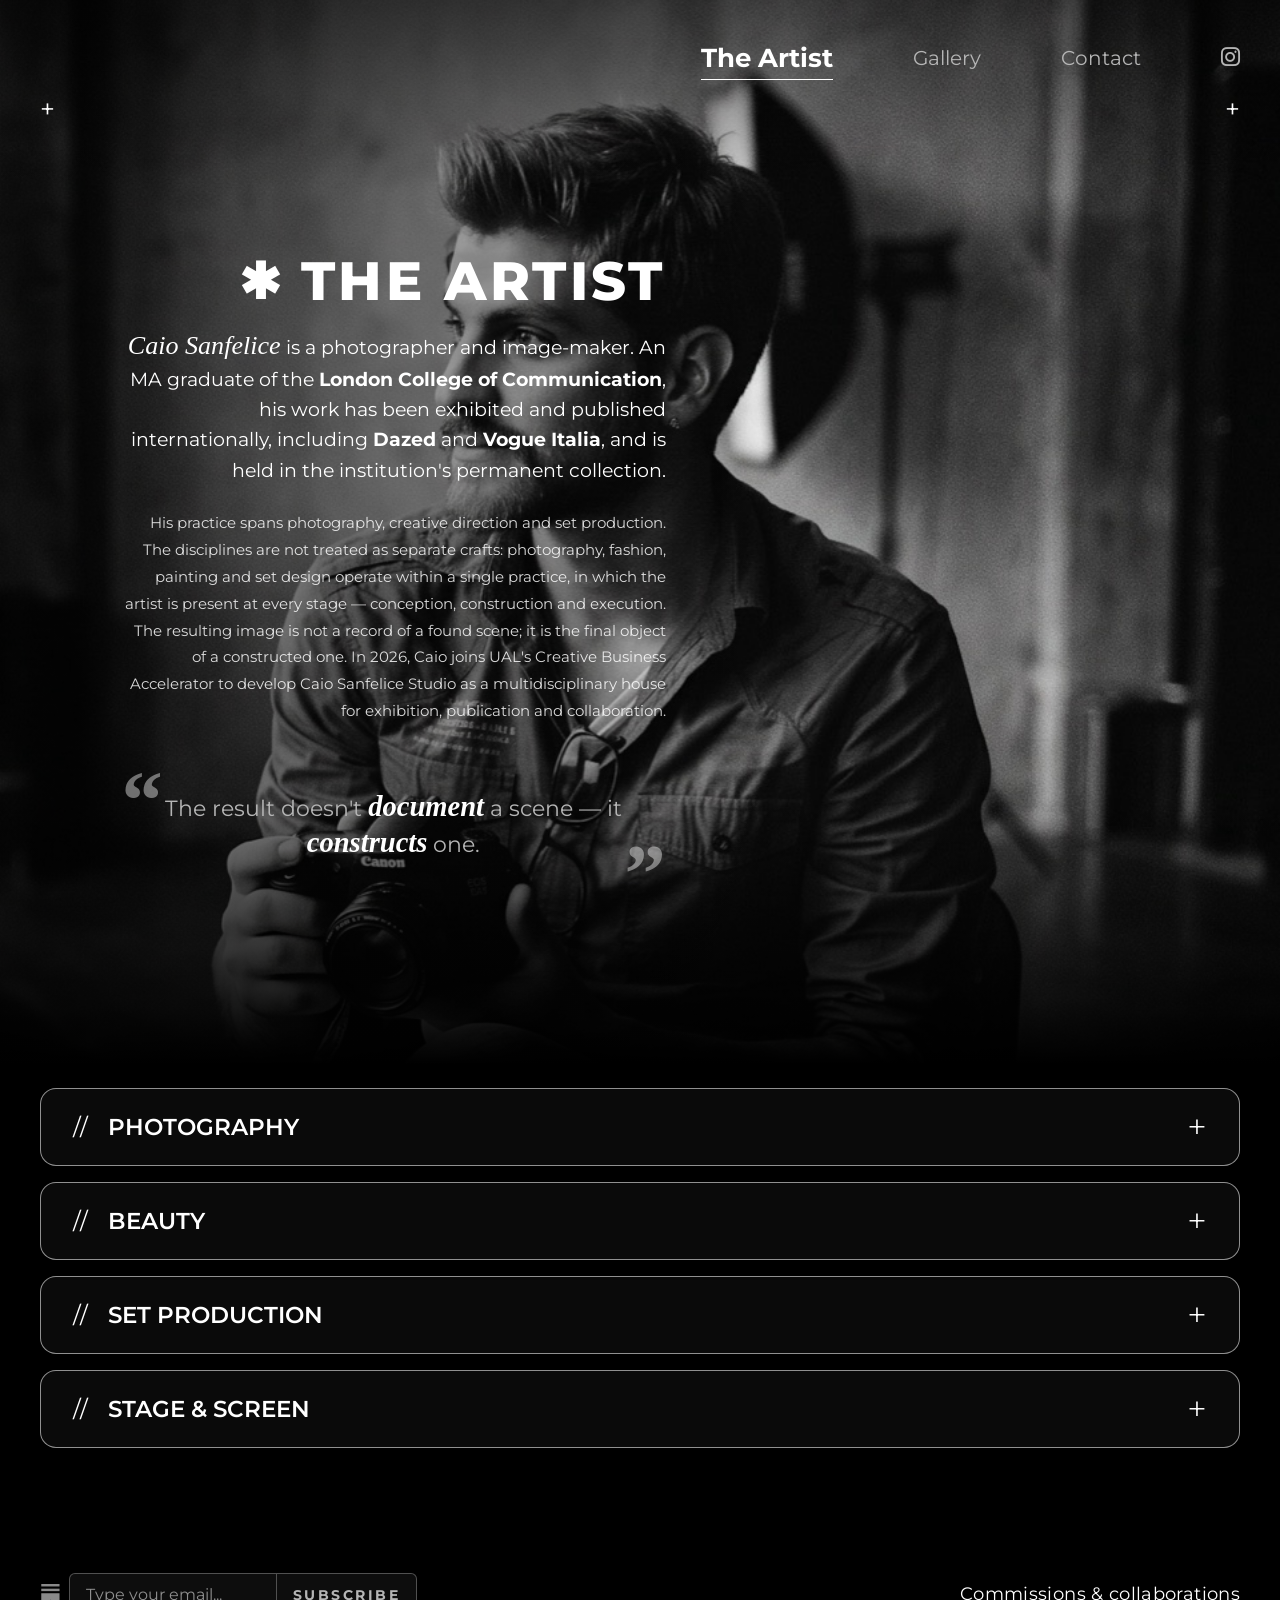
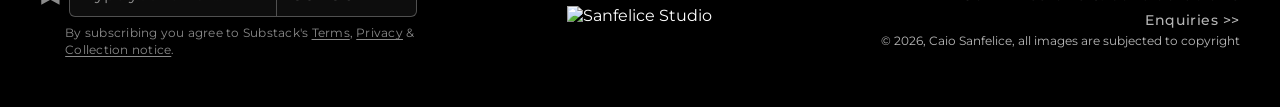
==== commit b9740e80: "feat: refresh site icons, footer mark, and stage imagery" ====
--- a/aboutme.html
+++ b/aboutme.html
@@ -4,8 +4,7 @@
   <meta charset="UTF-8">
   <meta name="viewport" content="width=device-width, initial-scale=1.0">
   <meta name="description" content="About Caio Sanfelice, London-based photographer and image-maker working across fashion, beauty, portrait and stage.">
-  <link rel="icon" type="image/png" href="assets/images/fav-icon.png">
-  <link rel="apple-touch-icon" href="assets/images/fav-icon.png">
+  <link rel="icon" type="image/svg+xml" href="assets/images/fav-icon.svg">
   <title>The Artist | Sanfelice Studio</title>
   <link rel="stylesheet" href="https://cdnjs.cloudflare.com/ajax/libs/font-awesome/6.5.2/css/all.min.css" integrity="sha512-SnH5WK+bZxgPHs44uWIX+LLJAJ9/2PkPKZ5QiAj6Ta86w+fsb2TkcmfRyVX3pBnMFcV7oQPJkl9QevSCWr3W6A==" crossorigin="anonymous" referrerpolicy="no-referrer">
   <style>
@@ -103,7 +102,7 @@
             <div class="service-card__details-inner">
               <a class="service-card__link" href="gallery.html">See more</a>
               <p class="service-desc">Costume, scenery and prop production for theatre, musicals and television. Scope covers design, material sourcing, building and fittings — with versions engineered for stage durability and camera-specific finishes (textures and colours tuned for how they read on screen).</p>
-              <img src="assets/images/stage.png" alt="Frida Kahlo costume" loading="lazy">
+              <img class="service-card__image--square" src="assets/images/set-and-screen.webp" alt="Theatre set model showing a multi-level interior with furniture and staircase on a black stage" width="1000" height="696" loading="lazy">
             </div>
           </div>
         </article>
--- a/assets/css/style.css
+++ b/assets/css/style.css
@@ -530,9 +530,8 @@
 }
 
 .footer-substack__logo {
-  flex: 0 0 1.05rem;
-  width: 1.05rem;
-  height: 1.05rem;
+  flex: 0 0 1.3rem;
+  height: 1.3rem;
 }
 
 .footer-substack__logo path {
@@ -1385,6 +1384,10 @@
   object-fit: cover;
 }
 
+.service-card__details-inner img.service-card__image--square {
+  aspect-ratio: 1;
+}
+
 /* opened by click/tap (mobile, tablets and touch screens) */
 .service-card.is-open {
   grid-template-rows: auto 1fr;
@@ -1438,6 +1441,11 @@
     margin-inline-start: calc(var(--service-title-size) + 0.75rem);
   }
 
+  .service-card__details-inner img.service-card__image--square {
+    width: min(calc(100% - var(--service-title-size) - 0.75rem), 14rem);
+    max-height: none;
+  }
+
   .service-card__link {
     order: 1;
     justify-self: end;
@@ -1579,6 +1587,11 @@
   .footer-substack {
     order: 3;
     width: min(100%, 34rem);
+  }
+
+  .footer-substack__logo {
+    flex-basis: 1.05rem;
+    height: 1.05rem;
   }
 
   .footer-brand {
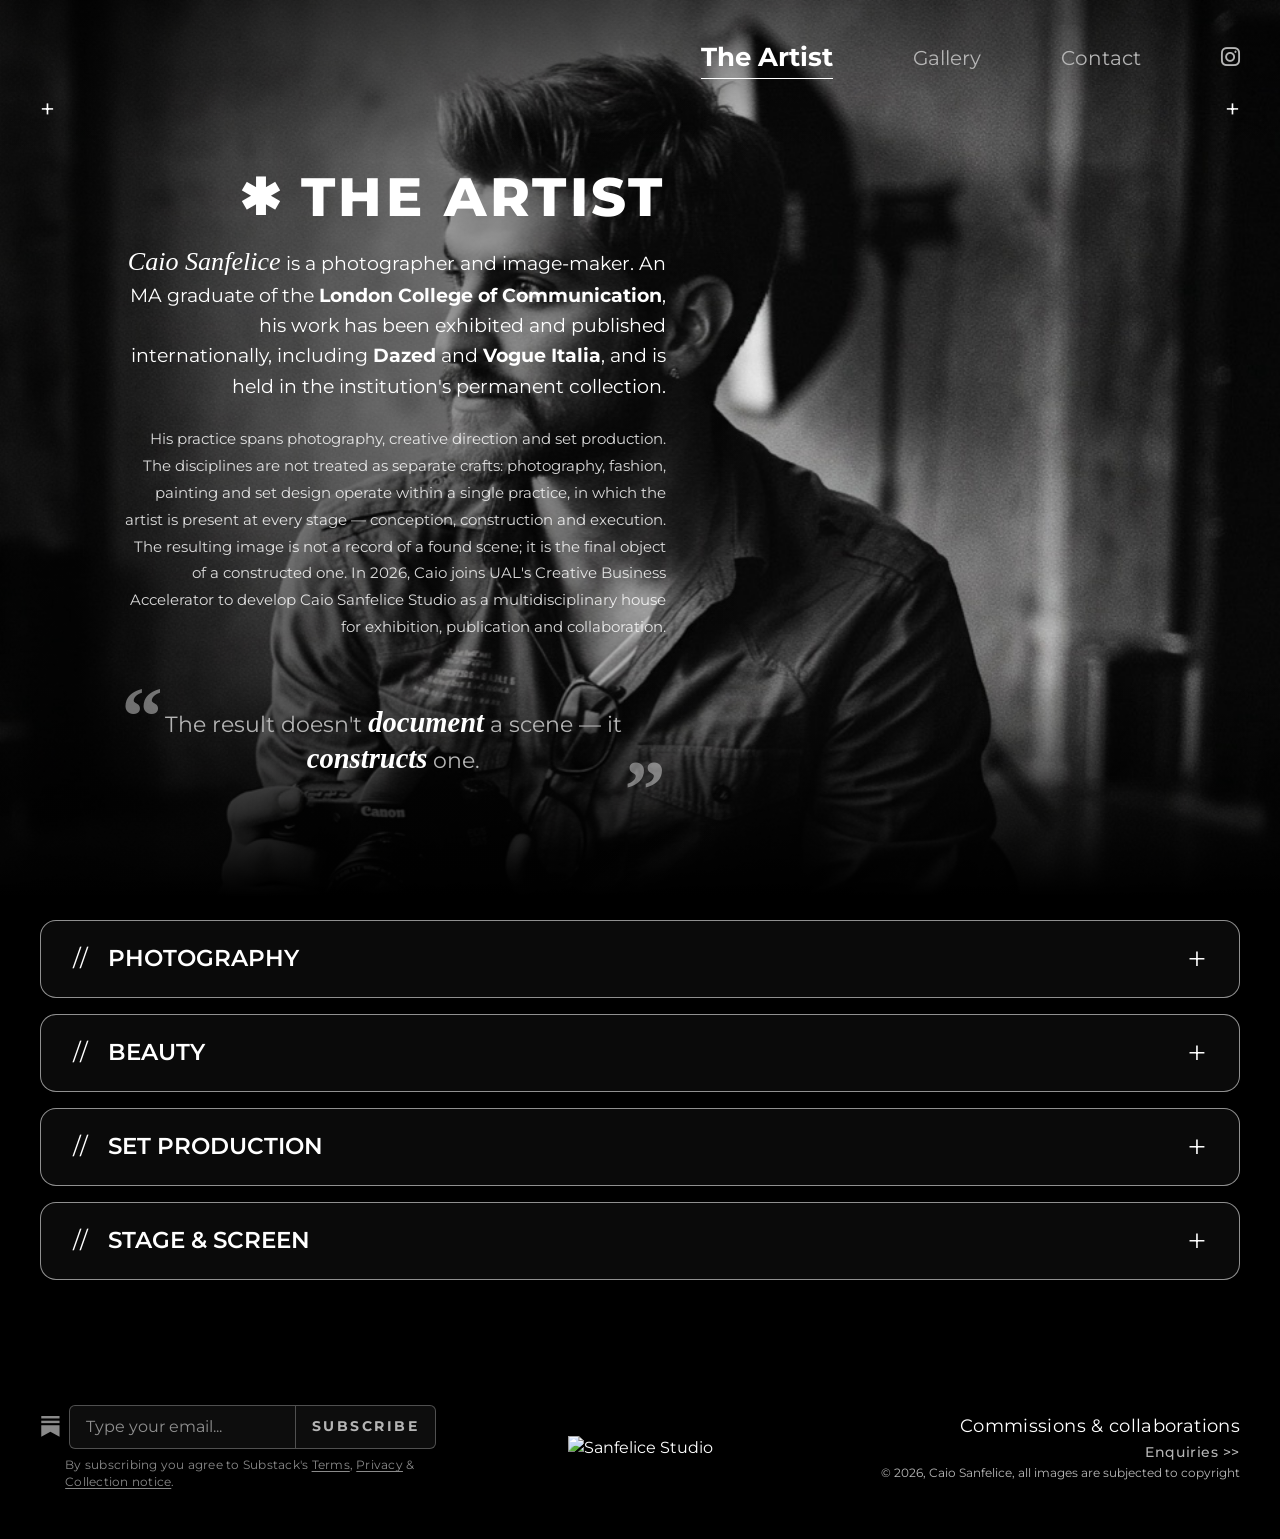
==== commit d71d9bfd: "feat: Bootstrap layout, fixed navbar, smoother scrolling and page updates - Bootstrap 5.3.9 CSS on e" ====
--- a/aboutme.html
+++ b/aboutme.html
@@ -6,6 +6,8 @@
   <meta name="description" content="About Caio Sanfelice, London-based photographer and image-maker working across fashion, beauty, portrait and stage.">
   <link rel="icon" type="image/svg+xml" href="assets/images/fav-icon.svg">
   <title>The Artist | Sanfelice Studio</title>
+  <!-- Bootstrap 5.3.9 CSS (grid, utility classes, modal). Loaded before style.css so our own CSS can override it -->
+  <link href="https://cdn.jsdelivr.net/npm/bootstrap@5.3.9/dist/css/bootstrap.min.css" rel="stylesheet" integrity="sha384-yEPZ7jP9S0QKiUQ0m3jjsO4ProIW7wvR9gXkI7JOGa2XVsw53Yke2bsdkBbjmmiX" crossorigin="anonymous">
   <link rel="stylesheet" href="https://cdnjs.cloudflare.com/ajax/libs/font-awesome/6.5.2/css/all.min.css" integrity="sha512-SnH5WK+bZxgPHs44uWIX+LLJAJ9/2PkPKZ5QiAj6Ta86w+fsb2TkcmfRyVX3pBnMFcV7oQPJkl9QevSCWr3W6A==" crossorigin="anonymous" referrerpolicy="no-referrer">
   <style>
     @import url('https://fonts.googleapis.com/css2?family=Montserrat:ital,wght@0,400..800;1,400..800&display=swap');
@@ -18,14 +20,14 @@
   <!-- ===== Main content ===== -->
   <main class="about-page">
     <!-- About: artist bio -->
-    <section class="about-hero" id="top" aria-labelledby="about-title">
+    <section class="about-hero position-relative" id="top" aria-labelledby="about-title">
       <!-- phones/tablets: portrait crop centred on the artist; desktop: full studio shot behind the text -->
       <picture class="about-hero__media">
         <source media="(min-width: 64.0625rem)" srcset="assets/images/caiosanfelice.jpg">
         <img src="assets/images/artist-studio-mobile.jpg" alt="Caio Sanfelice sitting in his studio, holding a camera" fetchpriority="high">
       </picture>
-      <span class="about-hero__plus about-hero__plus--left" aria-hidden="true">+</span>
-      <span class="about-hero__plus about-hero__plus--right" aria-hidden="true">+</span>
+      <span class="about-hero__plus about-hero__plus--left position-absolute" aria-hidden="true">+</span>
+      <span class="about-hero__plus about-hero__plus--right position-absolute" aria-hidden="true">+</span>
       <div class="about-copy">
         <h1 class="about-title" id="about-title">
           <span aria-hidden="true">✱</span> THE ARTIST
@@ -55,7 +57,7 @@
           </h2>
           <div class="service-card__details" id="service-photography" inert>
             <div class="service-card__details-inner">
-              <a class="service-card__link" href="gallery.html">See more</a>
+              <a class="service-card__link" href="index.html#work">See more</a>
               <p class="service-desc">Fashion, personal and editorial shoots; corporate and portfolio portraits; product photography; album covers. Delivered as high-resolution retouched files. Sessions available in studio or on location, with lighting and creative direction handled in-house.</p>
               <img src="assets/images/fashion.png" alt="Fashion Editorial - Red dress" loading="lazy">
             </div>
@@ -70,7 +72,7 @@
           </h2>
           <div class="service-card__details" id="service-beauty" inert>
             <div class="service-card__details-inner">
-              <a class="service-card__link" href="gallery.html">See more</a>
+              <a class="service-card__link" href="index.html#work">See more</a>
               <p class="service-desc">Hair and makeup for photographic and fashion productions: natural, editorial, artistic and scenic makeup. Includes character continuity across a full shoot day, plus costume and cosplay construction when the production requires it. On-set touch-ups included.</p>
               <img src="assets/images/makeup.jpg" alt="MUA working" loading="lazy">
             </div>
@@ -85,7 +87,7 @@
           </h2>
           <div class="service-card__details" id="service-set-production" inert>
             <div class="service-card__details-inner">
-              <a class="service-card__link" href="gallery.html">See more</a>
+              <a class="service-card__link" href="index.html#work">See more</a>
               <p class="service-desc">Design and construction of photographic backgrounds and sets: flats, painted backdrops, textured panels and modular pieces. Built to the shoot's lighting plan and colour palette, assembled and struck on site. Transportable systems available for recurring productions.</p>
               <img src="assets/images/set-production.jpg" alt="Alice in Wonderland 50th anniversary scenario exhibition" loading="lazy">
             </div>
@@ -100,9 +102,9 @@
           </h2>
           <div class="service-card__details" id="service-stage-screen" inert>
             <div class="service-card__details-inner">
-              <a class="service-card__link" href="gallery.html">See more</a>
+              <a class="service-card__link" href="index.html#work">See more</a>
               <p class="service-desc">Costume, scenery and prop production for theatre, musicals and television. Scope covers design, material sourcing, building and fittings — with versions engineered for stage durability and camera-specific finishes (textures and colours tuned for how they read on screen).</p>
-              <img class="service-card__image--square" src="assets/images/set-and-screen.webp" alt="Theatre set model showing a multi-level interior with furniture and staircase on a black stage" width="1000" height="696" loading="lazy">
+              <img src="assets/images/set-and-screen.webp" alt="Theatre set model showing a multi-level interior with furniture and staircase on a black stage" width="1000" height="696" loading="lazy">
             </div>
           </div>
         </article>
--- a/assets/css/style.css
+++ b/assets/css/style.css
@@ -6,11 +6,13 @@
   --cyan: #5edfff;
   --line: rgba(255, 255, 255, 0.28);
   --menu-h: clamp(4rem, 8vh, 5.5rem);
+  --logo-h: clamp(2.5rem, 4vw, 3.75rem);  /* navbar logo height (smaller on phones, see below) */
+  --header-pad-scrolled: 0.75rem;         /* navbar top/bottom padding once the page scrolls */
   /* Layout: one centred container for navbar, sections and footer */
   --container-max: 1400px;
   --gutter: clamp(20px, 5vw, 24px);                /* mobile: compact sides */
   /* Side padding for full-width sections (backgrounds stay full-bleed):
-     lines their content up with .container. % = the element's own width. */
+     lines their content up with .site-container. % = the element's own width. */
   --pad: max(var(--gutter), calc((100% - var(--container-max)) / 2 + var(--gutter)));
   /* Type scale */
   --fs-label: clamp(0.75rem, 0.9vw, 0.8125rem);   /* small caps labels */
@@ -41,8 +43,8 @@
   }
 }
 
-/* Shared layout container */
-.container {
+/* Shared layout container (our own, not Bootstrap's .container: different max width and side padding) */
+.site-container {
   box-sizing: border-box;
   width: 100%;
   max-width: var(--container-max);
@@ -58,12 +60,28 @@
   font-family: "Montserrat", Arial, sans-serif;
 }
 
-/* Header and navigation */
+/* Header and navigation
+   Position comes from Bootstrap's fixed-top (position: fixed; top: 0; z-index: 1030).
+   At the top of the page it is transparent over the hero; once the page scrolls,
+   components.js adds .is-scrolled and it gets a dark background and less padding. */
 .header {
-  position: absolute;
-  inset: 0 0 auto;
-  z-index: 10;
-  padding-block: clamp(1rem, 4vw, 2rem); /* sides come from .container */
+  padding-block: clamp(1rem, 4vw, 2rem); /* sides come from .site-container */
+  background: transparent;
+  transition: background-color 0.3s ease, padding 0.3s ease, box-shadow 0.3s ease;
+}
+
+.header.is-scrolled {
+  padding-block: var(--header-pad-scrolled);
+  background: rgba(5, 5, 5, 0.86);
+  box-shadow: 0 1px 0 rgba(255, 255, 255, 0.08);
+  -webkit-backdrop-filter: blur(10px);
+  backdrop-filter: blur(10px);
+}
+
+/* Links that jump inside the page (#work) and the snap points stop just below the fixed navbar.
+   Smooth scrolling itself comes from Bootstrap's Reboot (scroll-behavior: smooth, motion allowed only). */
+html {
+  scroll-padding-top: calc(max(var(--logo-h), 2.75rem) + 2 * var(--header-pad-scrolled));
 }
 
 .site-nav,
@@ -98,14 +116,14 @@
 .site-nav__home-icon {
   display: block;
   width: auto;
-  height: clamp(2.5rem, 4vw, 3.75rem); /* script wordmark: sized by height so it stays legible */
+  height: var(--logo-h); /* script wordmark: sized by height so it stays legible */
   opacity: 0.72;
   transition: opacity 0.2s ease;
 }
 
 @media (max-width: 40rem) {
-  .site-nav__home-icon {
-    height: 1.75rem; /* smaller wordmark on phones so it fits next to the links */
+  :root {
+    --logo-h: 1.75rem; /* smaller wordmark on phones so it fits next to the links */
   }
 
   .site-nav .nav-links {
@@ -151,7 +169,7 @@
 
 /* Home hero */
 .hero {
-  position: relative;
+  /* position: relative comes from Bootstrap's position-relative class in the HTML */
   min-height: 100svh;
   display: grid;
   place-items: center;
@@ -163,7 +181,7 @@
 
 /* background video: fills the hero like a cover image */
 .hero__video {
-  position: absolute;
+  /* position: absolute comes from Bootstrap's position-absolute class in the HTML */
   inset: 0;
   z-index: -1;
   width: 100%;
@@ -174,7 +192,7 @@
 
 /* WebGL analog effect over the video; fades in once its first frame is drawn */
 .hero__fx {
-  position: absolute;
+  /* position: absolute comes from Bootstrap's position-absolute class in the HTML */
   inset: 0;
   z-index: -1;
   width: 100%;
@@ -199,7 +217,7 @@
 }
 
 .hero__content {
-  position: relative;
+  /* position: relative comes from Bootstrap's position-relative class in the HTML */
   z-index: 1;
   max-width: 100%;
 }
@@ -223,7 +241,7 @@
 }
 
 .hero-scroll {
-  position: absolute;
+  /* position: absolute comes from Bootstrap's position-absolute class in the HTML */
   bottom: clamp(2rem, 7vh, 4rem);
   left: 50%;
   z-index: 1;
@@ -243,7 +261,7 @@
 }
 
 .hero__plus {
-  position: absolute;
+  /* position: absolute comes from Bootstrap's position-absolute class in the HTML */
   inset-block-end: 1.25rem;
   font-size: clamp(1.5rem, 2vw, 1.8rem);
   line-height: 1;
@@ -270,6 +288,9 @@
 /* Shared section headings and scroll behavior */
 .asterisk { font-size: 1.05em; line-height: 0.8; }
 
+/* Scroll snap (html.snap on every page): with "proximity" the page settles on the top
+   of a section only when the scroll stops close to it, so it never traps the reader */
+.hero,
 .section {
   scroll-snap-align: start;
 }
@@ -372,14 +393,10 @@
 
 html.snap { scroll-snap-type: y proximity; }
 
-.grid {
-  display: grid;
-  grid-template-columns: repeat(3, minmax(0, 1fr));
-  gap: clamp(12px, 2.4vw, 24px);
-}
-
-.card {
-  position: relative;
+/* Gallery photo card. Layout comes from Bootstrap: the grid (row / row-cols-* / g-* / col)
+   in the HTML, position-relative on the card, and d-block w-100 h-100 object-fit-cover on the photo.
+   Only the look is defined here. */
+.gallery-card {
   aspect-ratio: 3 / 4;
   margin: 0;
   border: 1px solid #858585;
@@ -387,20 +404,15 @@
   overflow: hidden;
   transition: border-color 0.25s ease;
 }
-.card img {
-  display: block;
-  width: 100%;
-  height: 100%;
-  object-fit: cover;
-}
-.card:hover { border-color: var(--white); }
+
+.gallery-card:hover { border-color: var(--white); }
 
 /* Gallery cards open the photo lightbox */
-.grid .card[role="button"] {
+.gallery-card[role="button"] {
   cursor: zoom-in;
 }
 
-.grid .card:focus-visible {
+.gallery-card:focus-visible {
   border-color: var(--white);
   outline: 2px solid var(--white);
   outline-offset: 3px;
@@ -468,9 +480,8 @@
   text-transform: uppercase;
 }
 
-/* Category label: small, bottom corner, away from faces */
-.card__label {
-  position: absolute;
+/* Category label: small, bottom corner, away from faces (position-absolute comes from Bootstrap) */
+.gallery-card__label {
   inset-inline-start: 0.75rem;
   inset-block-end: 0.75rem;
   padding: 0.3rem 0.6rem;
@@ -485,12 +496,12 @@
 }
 
 @media (hover: hover) {
-  .card__label {
+  .gallery-card__label {
     opacity: 0;
     transition: opacity 0.2s ease;
   }
 
-  .card:hover .card__label {
+  .gallery-card:hover .gallery-card__label {
     opacity: 1;
   }
 }
@@ -499,17 +510,13 @@
 /* Site footer */
 .site-footer--home {
   display: block;
-  padding: clamp(2rem, 4vw, 3rem) 0; /* sides come from .container */
+  padding: clamp(2rem, 4vw, 3rem) 0; /* sides come from .site-container */
   background: #000;
   color: var(--white);
 }
 
-.site-footer__inner {
-  display: grid;
-  grid-template-columns: minmax(0, 1.2fr) minmax(0, 0.6fr) minmax(0, 1.2fr); /* logo column narrower */
-  align-items: center;
-  gap: clamp(1.25rem, 3vw, 3rem);
-}
+/* footer columns, order and vertical centring come from Bootstrap
+   (site-container > row / col-* / order-* / align-items-center in footer.html) */
 
 .footer-substack {
   display: flex;
@@ -652,25 +659,11 @@
   outline-offset: 2px;
 }
 
-.footer-substack__visually-hidden,
-.visually-hidden {
-  position: absolute;
-  width: 1px;
-  height: 1px;
-  margin: -1px;
-  padding: 0;
-  border: 0;
-  overflow: hidden;
-  clip-path: inset(50%);
-  white-space: nowrap;
-}
-
 .footer-substack__frame {
   display: none;
 }
 
 .footer-brand {
-  grid-column: 2;
   display: flex;
   min-width: 0;
   flex-direction: column;
@@ -686,9 +679,6 @@
 }
 
 .site-footer--home .footer-contact {
-  grid-column: 3;
-  justify-self: end;
-  max-width: 100%;
   text-align: right;
 }
 
@@ -789,7 +779,7 @@
 
 /* Contact page */
 .contact-page-main {
-  position: relative;
+  /* position: relative comes from Bootstrap's position-relative class in the HTML */
   isolation: isolate;
   box-sizing: border-box;
   container: contact-page / inline-size;
@@ -805,7 +795,7 @@
   z-index: -1;
   inset: 0;
   content: "";
-  background-image: url("../images/contact-background.jpg"); /* former Home background */
+  background-image: url("../images/contact-background.jpg"); /* noise texture, covers the page on every screen */
   background-position: center;
   background-size: cover;
   background-repeat: no-repeat;
@@ -813,13 +803,10 @@
 }
 
 .contact-card {
+  /* columns, order and gutters come from Bootstrap (row / col-* / order-* / g*-*) in contact.html */
   box-sizing: border-box;
-  display: grid;
   width: min(100%, 76rem);
-  grid-template-columns: minmax(0, 0.92fr) minmax(0, 1.08fr);
-  grid-template-areas: "info form";
-  align-items: stretch;
-  gap: clamp(2rem, 5vw, 4rem);
+  margin: 0; /* Bootstrap's .row adds negative side margins; the card has its own padding */
   padding: clamp(1.5rem, 4vw, 3.5rem);
   border: 1px solid rgba(255, 255, 255, 0.3);
   border-radius: 1.5rem;
@@ -834,7 +821,6 @@
 }
 
 .contact-information {
-  grid-area: info;
   display: flex;
   min-width: 0;
   flex-direction: column;
@@ -900,7 +886,6 @@
 }
 
 .contact-form-panel {
-  grid-area: form;
   display: flex;
   min-width: 0;
   flex-direction: column;
@@ -941,12 +926,6 @@
 .contact-name-group legend {
   margin-block-end: 0.4rem;
   padding: 0;
-}
-
-.contact-input-row {
-  display: grid;
-  grid-template-columns: repeat(2, minmax(0, 1fr));
-  gap: clamp(1rem, 3vw, 2rem);
 }
 
 .contact-field {
@@ -1037,15 +1016,8 @@
   color: #dc8585;
 }
 
-@container contact-page (width <= 56rem) {
-  .contact-card {
-    grid-template-columns: minmax(0, 1fr);
-    grid-template-areas:
-      "form"
-      "info";
-    gap: 2.25rem;
-  }
-
+/* Contact below Bootstrap's lg (992px): card is one column (see col-12 / order-* in contact.html) */
+@media (max-width: 991.98px) {
   .contact-information {
     padding-top: 0;
   }
@@ -1053,10 +1025,6 @@
   .contact-map {
     flex: none;
     height: 272px;
-  }
-
-  .contact-input-row--split {
-    grid-template-columns: minmax(0, 1fr);
   }
 }
 
@@ -1082,7 +1050,7 @@
    start on its dark bottom edge, the rest of the text follows on black.
    Desktop: full studio photo behind, text on the left, artist on the right. */
 .about-hero {
-  position: relative;
+  /* position: relative comes from Bootstrap's position-relative class in the HTML */
   isolation: isolate;
   background: #000;
 }
@@ -1112,7 +1080,7 @@
 }
 
 .about-hero__plus {
-  position: absolute;
+  /* position: absolute comes from Bootstrap's position-absolute class in the HTML */
   z-index: 2;
   inset-block-start: calc(var(--menu-h) + 1rem);
   color: var(--white);
@@ -1379,13 +1347,10 @@
 .service-card__details-inner img {
   display: block;
   width: 100%;
+  height: auto; /* lets aspect-ratio win over the height="" attribute in the HTML */
   aspect-ratio: 4 / 3;
   border-radius: 0.5rem;
   object-fit: cover;
-}
-
-.service-card__details-inner img.service-card__image--square {
-  aspect-ratio: 1;
 }
 
 /* opened by click/tap (mobile, tablets and touch screens) */
@@ -1422,11 +1387,6 @@
 }
 
 @media (max-width: 48rem) {
-  .contact-page-main::before {
-    background-size: 100% auto;
-    background-position: center top;
-  }
-
   .service-card__details-inner {
     grid-template-columns: minmax(0, 1fr);
     gap: 0.75rem;
@@ -1441,11 +1401,6 @@
     margin-inline-start: calc(var(--service-title-size) + 0.75rem);
   }
 
-  .service-card__details-inner img.service-card__image--square {
-    width: min(calc(100% - var(--service-title-size) - 0.75rem), 14rem);
-    max-height: none;
-  }
-
   .service-card__link {
     order: 1;
     justify-self: end;
@@ -1461,7 +1416,7 @@
   /* open card: photo (lined up with the title word) | paragraph,
      See more under the paragraph, on its right edge */
   .service-card__details-inner {
-    grid-template-columns: minmax(7rem, 0.45fr) minmax(0, 1.5fr);
+    grid-template-columns: minmax(8.4rem, 0.54fr) minmax(0, 1.5fr); /* photo column 20% wider than before (0.45fr) */
     row-gap: 0.25rem;
   }
 
@@ -1506,15 +1461,10 @@
 }
 
 /* Responsive layouts */
-@media (max-width: 40rem) {
-  .grid {
-    grid-template-columns: repeat(2, minmax(0, 1fr));
-  }
-}
-
-/* 2-column grid: hide a lone last card so rows stay even */
-@media (min-width: 22.0625rem) and (max-width: 40rem) {
-  .grid > .card:last-child:nth-child(odd) {
+/* Gallery on phones (2 per row, below Bootstrap's md = 768px):
+   hide a lone last photo so rows stay even */
+@media (max-width: 767.98px) {
+  .gallery-grid > .col:last-child:nth-child(odd) {
     display: none;
   }
 }
@@ -1539,8 +1489,8 @@
     gap: 0.75rem;
   }
 
-  .site-nav__home-icon {
-    height: 1.5rem;
+  :root {
+    --logo-h: 1.5rem;
   }
 }
 
@@ -1560,10 +1510,6 @@
 }
 
 @media (max-width: 22rem) {
-  .grid {
-    grid-template-columns: 1fr;
-  }
-
   .site-nav {
     --nav-fs: 0.8125rem;
   }
@@ -1577,16 +1523,14 @@
   .site-nav .nav-links {
     gap: clamp(0.85rem, 4vw, 2.5rem);
   }
-
-  .site-footer__inner {
-    grid-template-columns: minmax(0, 1fr);
-    justify-items: center;
-    row-gap: 0;
-  }
-
+}
+
+/* Footer below Bootstrap's lg (992px): one centred column.
+   Column widths and the order of logo / contact / newsletter come from col-12 and order-* in footer.html */
+@media (max-width: 991.98px) {
   .footer-substack {
-    order: 3;
     width: min(100%, 34rem);
+    margin-inline: auto;
   }
 
   .footer-substack__logo {
@@ -1595,9 +1539,6 @@
   }
 
   .footer-brand {
-    order: 1;
-    grid-column: 1;
-    justify-self: stretch;
     margin-block-end: 1.5rem;
   }
 
@@ -1605,15 +1546,16 @@
     max-height: 3.85rem;
   }
 
+  /* Bootstrap can't split one column, so this stays custom: the contact column "disappears"
+     (display: contents) and its two parts become separate items of the row,
+     so the copyright can go last (order 4), after the newsletter (order-3) */
   .site-footer--home .footer-contact {
     display: contents;
-    grid-column: 1;
-    justify-self: center;
-    align-items: center;
     text-align: center;
   }
 
   .site-footer--home .footer-contact__details {
+    width: 100%;
     align-items: center;
     order: 2;
   }
@@ -1624,17 +1566,44 @@
   }
 
   .site-footer--home .footer-copyright {
+    width: 100%;
     order: 4;
     margin-block-start: 1.5rem;
   }
 }
 
+/* Gallery photos fade and rise in as they scroll into view, driven by the scroll itself
+   (CSS scroll-driven animations, no JavaScript). Browsers without support and users
+   who ask for less motion simply see the photos as normal. */
+@supports (animation-timeline: view()) {
+  @media (prefers-reduced-motion: no-preference) {
+    .gallery-grid > .col {
+      animation: gallery-reveal linear both;
+      animation-timeline: view();
+      animation-range: entry 0% entry 70%;
+    }
+  }
+}
+
+@keyframes gallery-reveal {
+  from {
+    opacity: 0;
+    transform: translateY(2.5rem) scale(0.97);
+  }
+
+  to {
+    opacity: 1;
+    transform: none;
+  }
+}
+
 @media (prefers-reduced-motion: reduce) {
+  .header,
   .gallery-category-link,
   .gallery-category-link::after,
   .footer-substack__logo path,
   .site-nav a,
-  .card__label,
+  .gallery-card__label,
   .footer-contact a,
   .site-footer--home .footer-contact__enquiries,
   .footer-substack__form button {
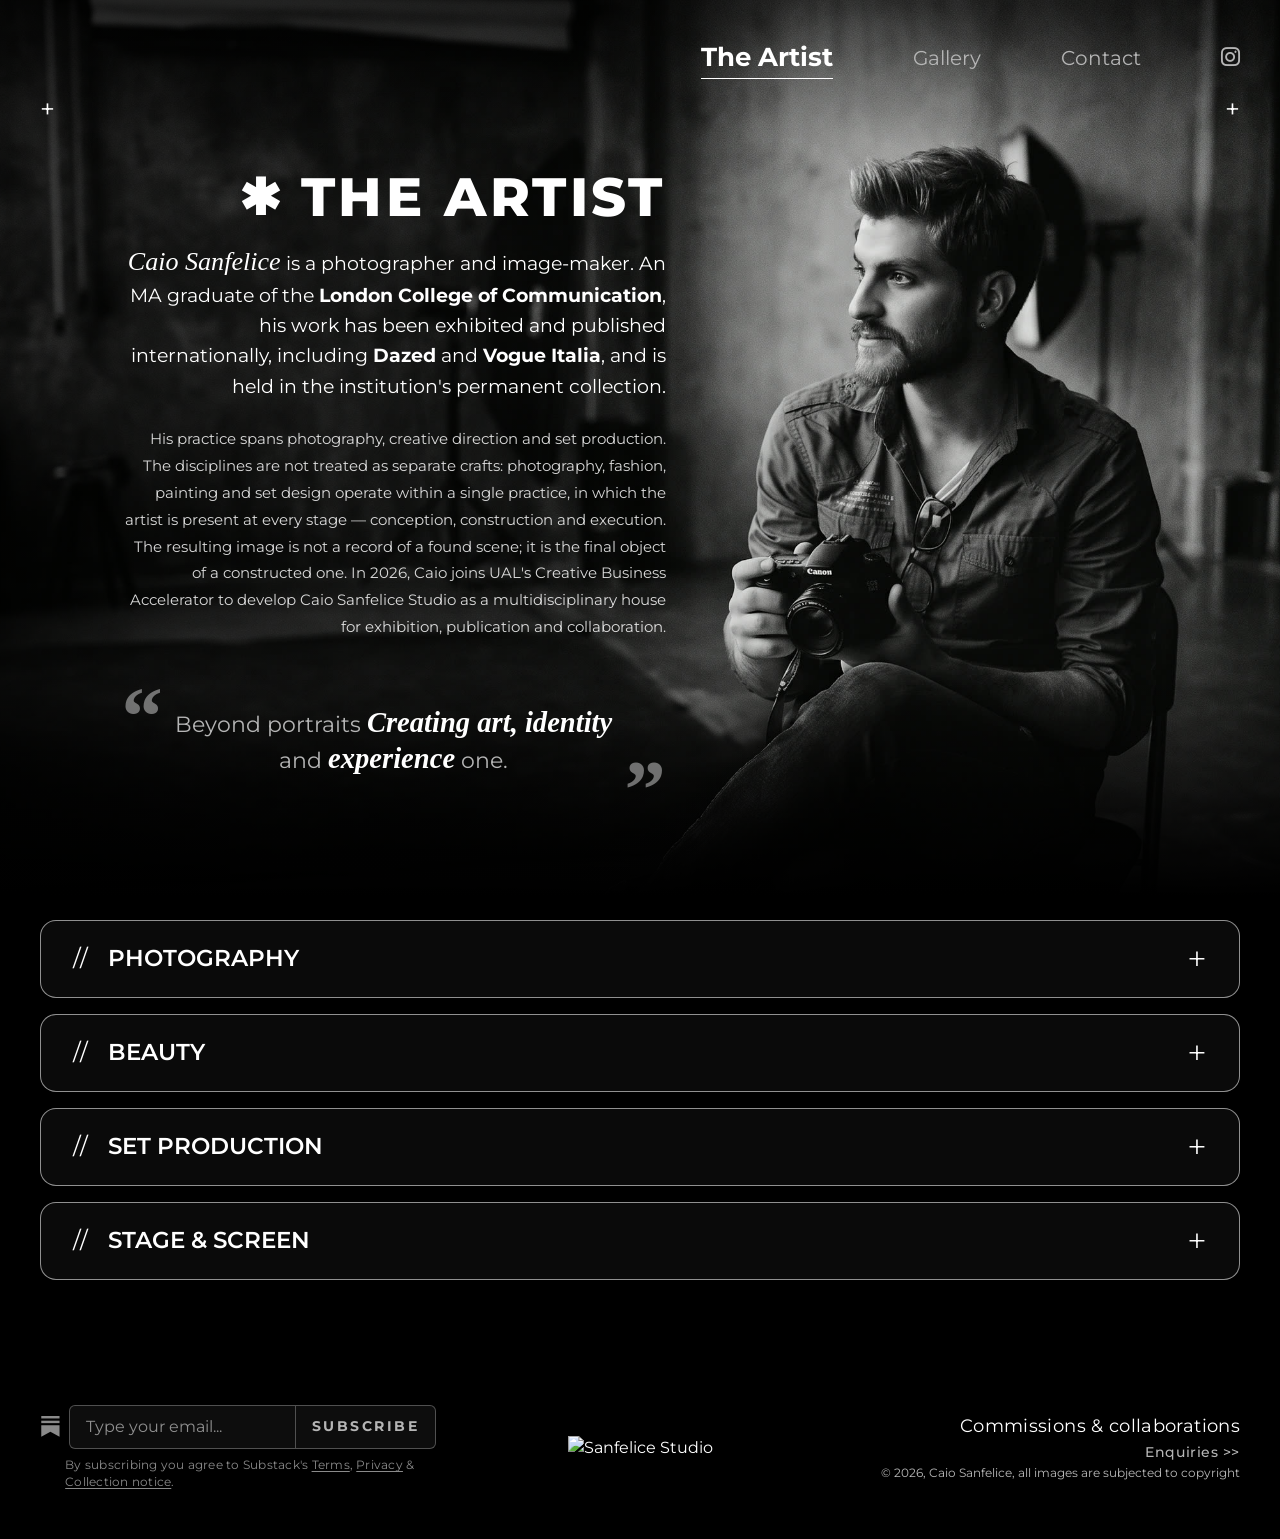
==== commit f439c6d1: "feat: VHS glitch effect on Home and Contact, split-flap scroll hint - Home hero: the user's VHS + gl" ====
--- a/aboutme.html
+++ b/aboutme.html
@@ -40,7 +40,7 @@
           In 2026, Caio joins UAL's Creative Business Accelerator to develop Caio Sanfelice Studio as a multidisciplinary house for exhibition, publication and collaboration.
         </p>
         <blockquote class="about-quote">
-          <p>The result doesn't <strong>document</strong> a scene — it <strong>constructs</strong> one.</p>
+          <p>Beyond portraits <strong>Creating art, identity</strong> and <strong>experience</strong> one.</p>
         </blockquote>
       </div>
     </section>
--- a/assets/css/style.css
+++ b/assets/css/style.css
@@ -260,6 +260,48 @@
   opacity: 0.72;
 }
 
+/* "Scroll down for portfolio" as a split-flap board (old airport / train station signs):
+   each letter flips once on its own, left to right like the board updating,
+   lands with a small mechanical "clack", then the line rests until the next round.
+   Every letter is a span with --i = its position; the delay is --i x 45ms. */
+.hero-scroll__text {
+  display: inline-block;
+  perspective: 25rem; /* depth for the letters' 3D flip */
+}
+
+.hero-scroll__flap {
+  display: inline-block;
+}
+
+@media (prefers-reduced-motion: no-preference) {
+  .hero-scroll__flap {
+    animation: hero-scroll-flap 6s infinite;
+    animation-delay: calc(1.5s + var(--i) * 45ms);
+  }
+}
+
+@keyframes hero-scroll-flap {
+  0% {
+    transform: rotateX(0deg);
+    animation-timing-function: cubic-bezier(0.5, 0, 0.75, 0); /* speeds up like a falling flap */
+  }
+
+  6% {
+    transform: rotateX(-360deg);
+    animation-timing-function: ease-out;
+  }
+
+  7% {
+    transform: rotateX(-372deg); /* small overshoot: the clack */
+    animation-timing-function: ease-in-out;
+  }
+
+  8.5%,
+  100% {
+    transform: rotateX(-360deg); /* one full turn = back to normal, rests for the rest of the cycle */
+  }
+}
+
 .hero__plus {
   /* position: absolute comes from Bootstrap's position-absolute class in the HTML */
   inset-block-end: 1.25rem;
@@ -790,15 +832,14 @@
   background: #0a0a0a;
 }
 
-.contact-page-main::before {
-  position: absolute;
+/* Contact background: noise texture <img> (position-absolute from Bootstrap in the HTML).
+   vhs-glitch-bg.js puts a canvas with the same class in its place, so the effect covers the page too */
+.contact-page-bg {
   z-index: -1;
   inset: 0;
-  content: "";
-  background-image: url("../images/contact-background.jpg"); /* noise texture, covers the page on every screen */
-  background-position: center;
-  background-size: cover;
-  background-repeat: no-repeat;
+  width: 100%;
+  height: 100%;
+  object-fit: cover;
   pointer-events: none;
 }
 
@@ -810,7 +851,7 @@
   padding: clamp(1.5rem, 4vw, 3.5rem);
   border: 1px solid rgba(255, 255, 255, 0.3);
   border-radius: 1.5rem;
-  background: rgba(8, 8, 8, 0.85); /* slight transparency over the background photo */
+  background: rgba(8, 8, 8, 0.55); /* slight transparency over the background photo */
   --contact-title-size: clamp(1.75rem, 3.5vw, 2.75rem);
 }
 
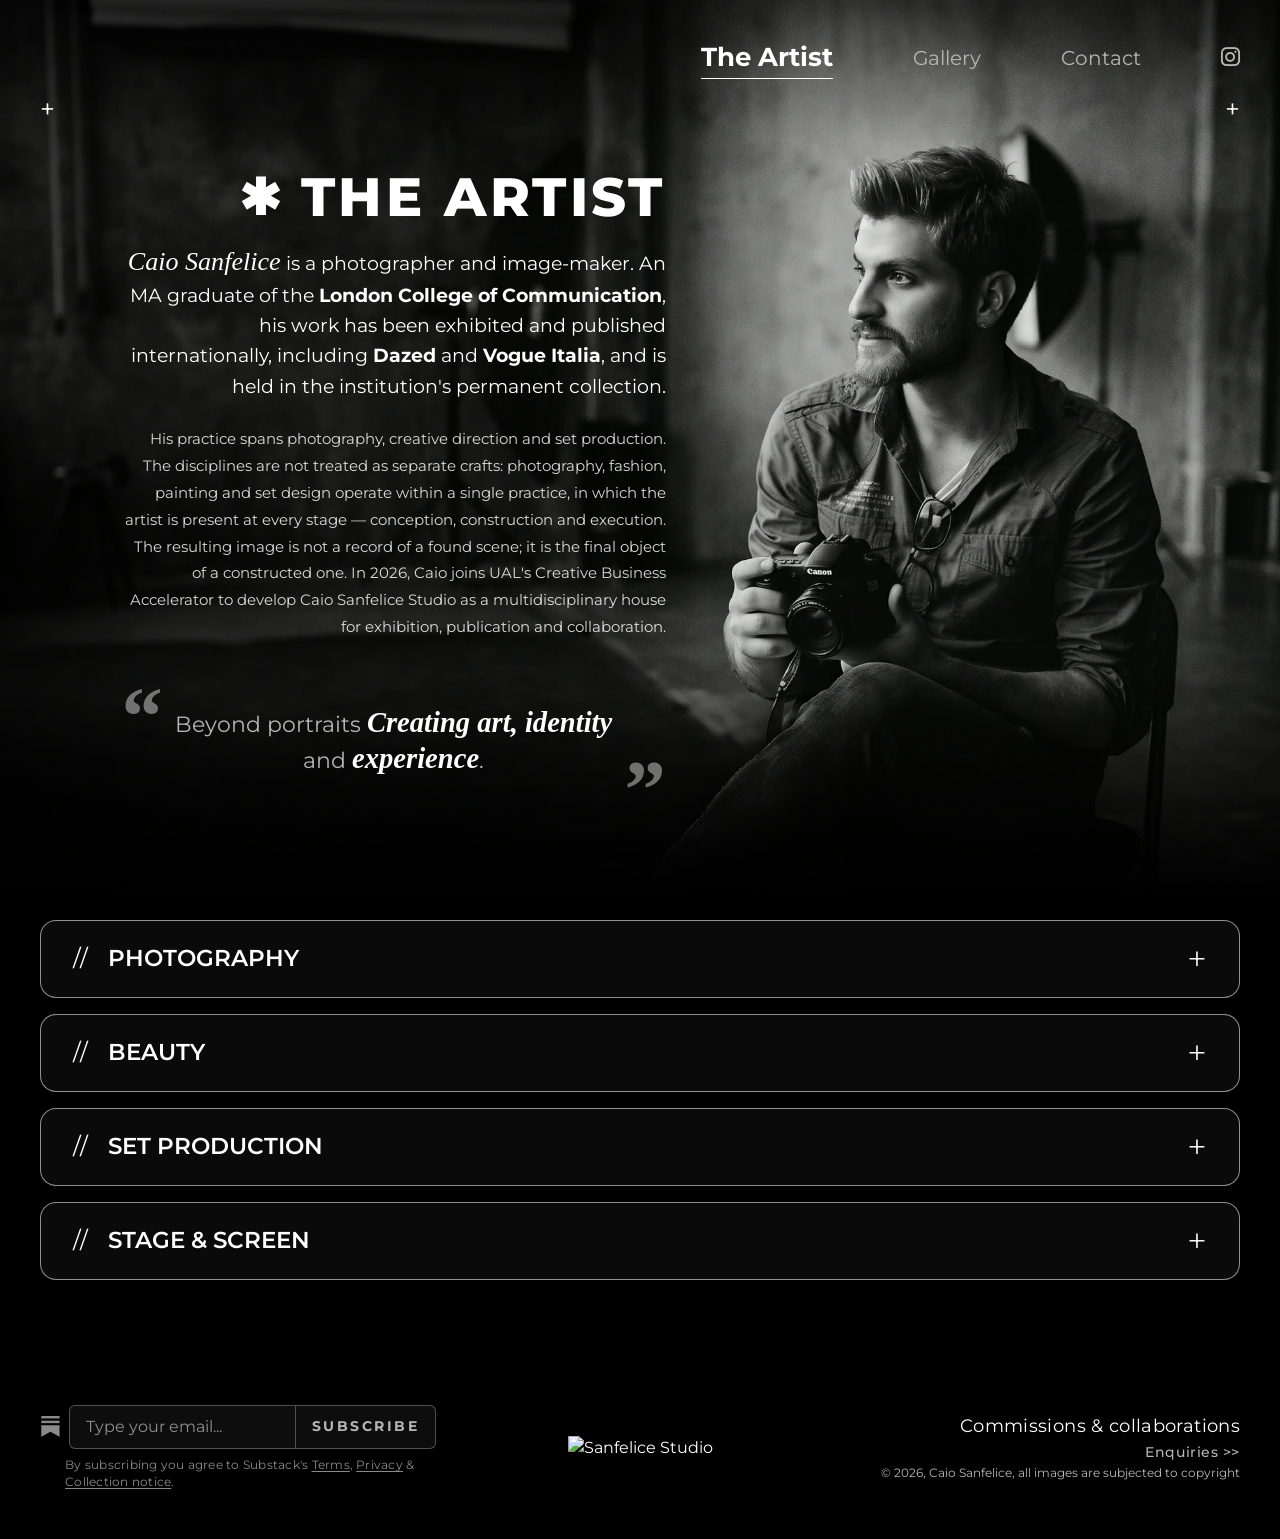
==== commit 98f77e2a: "feat: one VHS effect across the site, fix About quote - Portraits, Editorials and Projects heroes us" ====
--- a/aboutme.html
+++ b/aboutme.html
@@ -40,7 +40,7 @@
           In 2026, Caio joins UAL's Creative Business Accelerator to develop Caio Sanfelice Studio as a multidisciplinary house for exhibition, publication and collaboration.
         </p>
         <blockquote class="about-quote">
-          <p>Beyond portraits <strong>Creating art, identity</strong> and <strong>experience</strong> one.</p>
+          <p>Beyond portraits <strong>Creating art, identity</strong> and <strong>experience</strong>.</p>
         </blockquote>
       </div>
     </section>
--- a/assets/css/style.css
+++ b/assets/css/style.css
@@ -190,22 +190,6 @@
   pointer-events: none;
 }
 
-/* WebGL analog effect over the video; fades in once its first frame is drawn */
-.hero__fx {
-  /* position: absolute comes from Bootstrap's position-absolute class in the HTML */
-  inset: 0;
-  z-index: -1;
-  width: 100%;
-  height: 100%;
-  opacity: 0;
-  transition: opacity 0.6s ease;
-  pointer-events: none;
-}
-
-.hero--fx .hero__fx {
-  opacity: 1;
-}
-
 .hero::before {
   position: absolute;
   inset: 0;
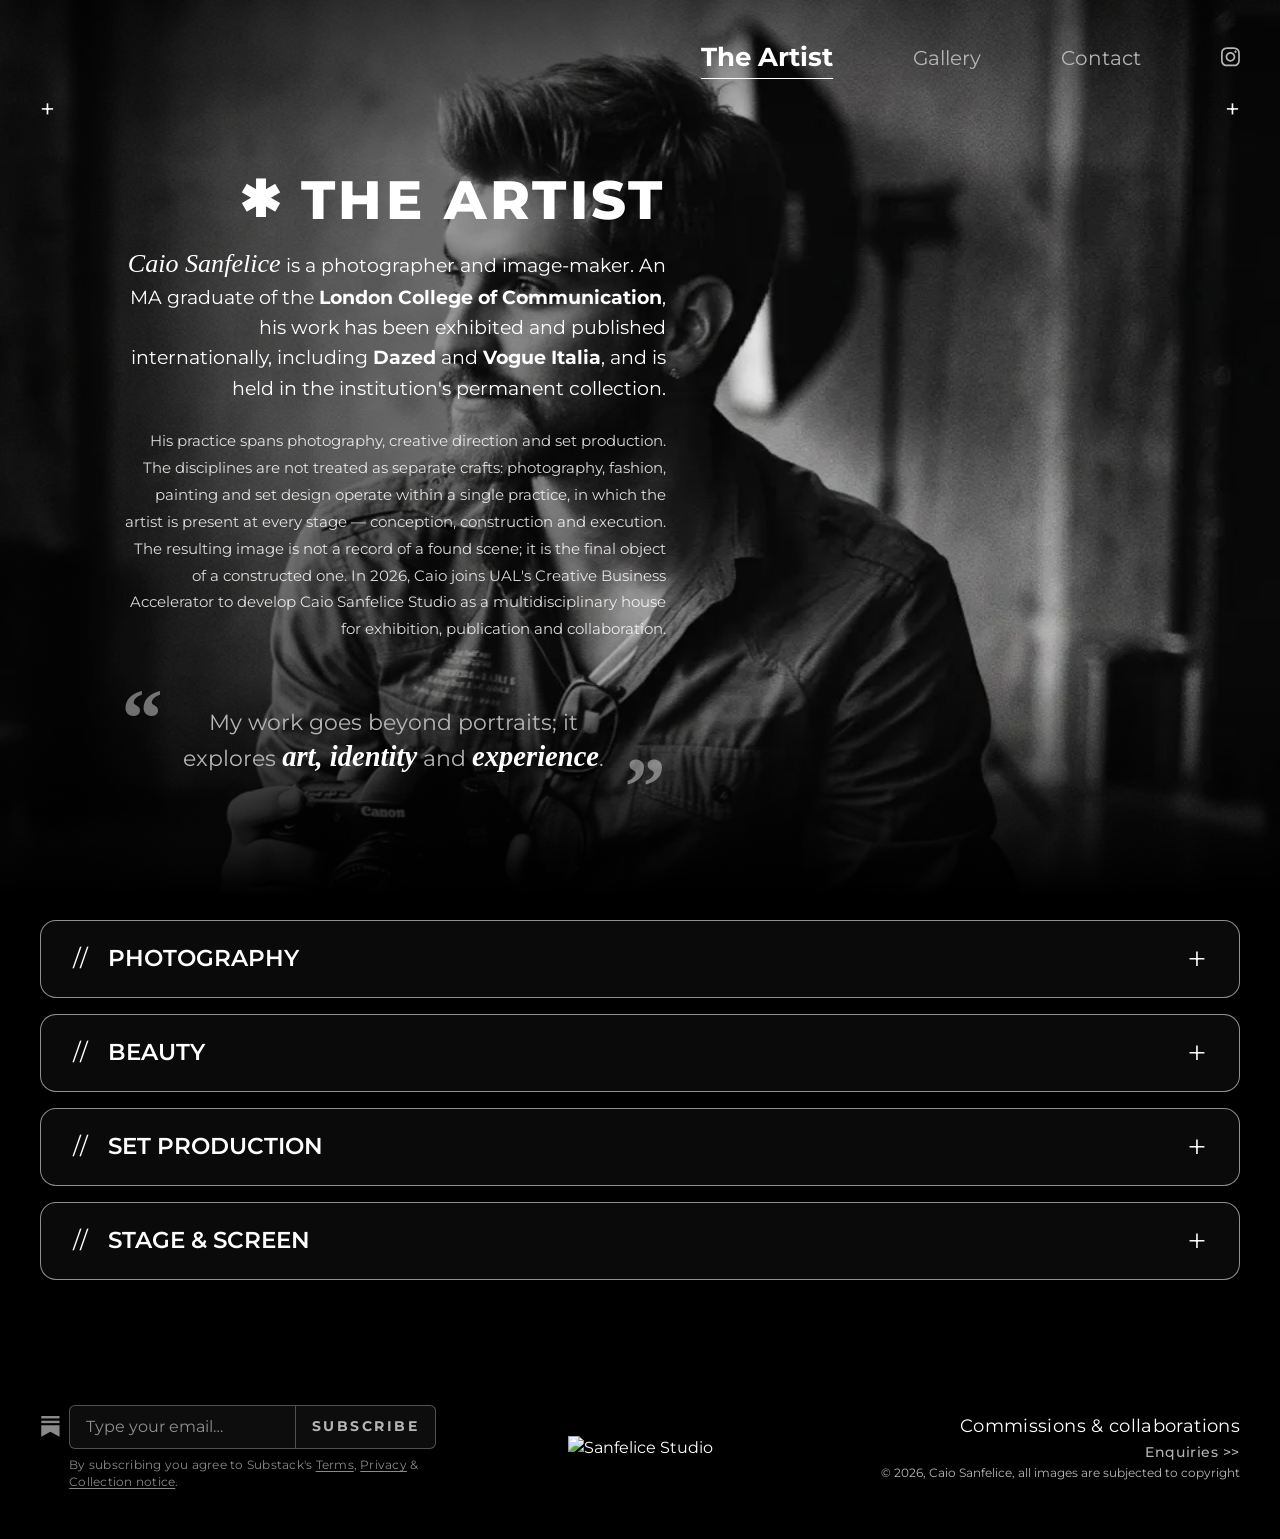
==== commit 430b6c1a: "feat: WebP images, inline SVG icons, layout fixes across pages - Convert all photos to WebP and upda" ====
--- a/aboutme.html
+++ b/aboutme.html
@@ -3,15 +3,15 @@
 <head>
   <meta charset="UTF-8">
   <meta name="viewport" content="width=device-width, initial-scale=1.0">
+  <meta name="theme-color" content="#050505">
   <meta name="description" content="About Caio Sanfelice, London-based photographer and image-maker working across fashion, beauty, portrait and stage.">
   <link rel="icon" type="image/svg+xml" href="assets/images/fav-icon.svg">
   <title>The Artist | Sanfelice Studio</title>
   <!-- Bootstrap 5.3.9 CSS (grid, utility classes, modal). Loaded before style.css so our own CSS can override it -->
   <link href="https://cdn.jsdelivr.net/npm/bootstrap@5.3.9/dist/css/bootstrap.min.css" rel="stylesheet" integrity="sha384-yEPZ7jP9S0QKiUQ0m3jjsO4ProIW7wvR9gXkI7JOGa2XVsw53Yke2bsdkBbjmmiX" crossorigin="anonymous">
-  <link rel="stylesheet" href="https://cdnjs.cloudflare.com/ajax/libs/font-awesome/6.5.2/css/all.min.css" integrity="sha512-SnH5WK+bZxgPHs44uWIX+LLJAJ9/2PkPKZ5QiAj6Ta86w+fsb2TkcmfRyVX3pBnMFcV7oQPJkl9QevSCWr3W6A==" crossorigin="anonymous" referrerpolicy="no-referrer">
-  <style>
-    @import url('https://fonts.googleapis.com/css2?family=Montserrat:ital,wght@0,400..800;1,400..800&display=swap');
-  </style>
+  <link rel="preconnect" href="https://fonts.googleapis.com">
+  <link rel="preconnect" href="https://fonts.gstatic.com" crossorigin>
+  <link rel="stylesheet" href="https://fonts.googleapis.com/css2?family=Montserrat:ital,wght@0,400..800;1,400..800&display=swap">
   <link rel="stylesheet" href="assets/css/style.css">
 </head>
 <body>
@@ -23,8 +23,8 @@
     <section class="about-hero position-relative" id="top" aria-labelledby="about-title">
       <!-- phones/tablets: portrait crop centred on the artist; desktop: full studio shot behind the text -->
       <picture class="about-hero__media">
-        <source media="(min-width: 64.0625rem)" srcset="assets/images/caiosanfelice.jpg">
-        <img src="assets/images/artist-studio-mobile.jpg" alt="Caio Sanfelice sitting in his studio, holding a camera" fetchpriority="high">
+        <source media="(min-width: 64.0625rem)" srcset="assets/images/caiosanfelice.webp">
+        <img src="assets/images/artist-studio-mobile.webp" alt="Caio Sanfelice sitting in his studio, holding a camera" fetchpriority="high">
       </picture>
       <span class="about-hero__plus about-hero__plus--left position-absolute" aria-hidden="true">+</span>
       <span class="about-hero__plus about-hero__plus--right position-absolute" aria-hidden="true">+</span>
@@ -40,7 +40,7 @@
           In 2026, Caio joins UAL's Creative Business Accelerator to develop Caio Sanfelice Studio as a multidisciplinary house for exhibition, publication and collaboration.
         </p>
         <blockquote class="about-quote">
-          <p>Beyond portraits <strong>Creating art, identity</strong> and <strong>experience</strong>.</p>
+          <p>My work goes beyond portraits; it explores <strong>art, identity</strong> and <strong>experience</strong>.</p>
         </blockquote>
       </div>
     </section>
@@ -59,7 +59,7 @@
             <div class="service-card__details-inner">
               <a class="service-card__link" href="index.html#work">See more</a>
               <p class="service-desc">Fashion, personal and editorial shoots; corporate and portfolio portraits; product photography; album covers. Delivered as high-resolution retouched files. Sessions available in studio or on location, with lighting and creative direction handled in-house.</p>
-              <img src="assets/images/fashion.png" alt="Fashion Editorial - Red dress" loading="lazy">
+              <img src="assets/images/fashion.webp" alt="Fashion Editorial - Red dress" loading="lazy">
             </div>
           </div>
         </article>
@@ -74,7 +74,7 @@
             <div class="service-card__details-inner">
               <a class="service-card__link" href="index.html#work">See more</a>
               <p class="service-desc">Hair and makeup for photographic and fashion productions: natural, editorial, artistic and scenic makeup. Includes character continuity across a full shoot day, plus costume and cosplay construction when the production requires it. On-set touch-ups included.</p>
-              <img src="assets/images/makeup.jpg" alt="MUA working" loading="lazy">
+              <img src="assets/images/makeup.webp" alt="MUA working" loading="lazy">
             </div>
           </div>
         </article>
@@ -89,7 +89,7 @@
             <div class="service-card__details-inner">
               <a class="service-card__link" href="index.html#work">See more</a>
               <p class="service-desc">Design and construction of photographic backgrounds and sets: flats, painted backdrops, textured panels and modular pieces. Built to the shoot's lighting plan and colour palette, assembled and struck on site. Transportable systems available for recurring productions.</p>
-              <img src="assets/images/set-production.jpg" alt="Alice in Wonderland 50th anniversary scenario exhibition" loading="lazy">
+              <img src="assets/images/set-production.webp" alt="Alice in Wonderland 50th anniversary scenario exhibition" loading="lazy">
             </div>
           </div>
         </article>
--- a/assets/css/style.css
+++ b/assets/css/style.css
@@ -53,6 +53,23 @@
 }
 
 /* Base */
+/* dark site: native scrollbars, form controls and autofill follow the dark theme */
+html {
+  color-scheme: dark;
+}
+
+/* Inline SVG icons (paths from Font Awesome Free 6.5.2, CC BY 4.0):
+   sized like the old icon font, 1em tall and the colour of the text */
+.icon {
+  display: inline-block;
+  width: auto;
+  height: 1em;
+  flex-shrink: 0;
+  overflow: visible;
+  fill: currentColor;
+  vertical-align: -0.125em;
+}
+
 body {
   margin: 0;
   background: var(--bg);
@@ -99,6 +116,14 @@
   gap: 5rem;
 }
 
+/* tablets: tighter links. Must stay before the smaller phone breakpoints below,
+   otherwise (same specificity, later in the file) it would override them */
+@media (max-width: 56rem) {
+  .site-nav .nav-links {
+    gap: clamp(0.85rem, 4vw, 2.5rem);
+  }
+}
+
 .site-nav a {
   color: var(--nav-muted);
   font-size: var(--nav-fs);
@@ -163,7 +188,7 @@
   opacity: 1;
 }
 
-.site-nav .fa-instagram {
+.site-nav__instagram-icon {
   font-size: 1.35rem;
 }
 
@@ -175,7 +200,7 @@
   place-items: center;
   isolation: isolate; /* keeps the video behind the overlay and the text */
   padding: 6rem 1rem;
-  background: #000 url("../images/home-hero-poster.jpg") center / cover no-repeat;
+  background: #000 url("../images/home-hero-poster.webp") center / cover no-repeat;
   text-align: center;
 }
 
@@ -545,12 +570,14 @@
    (site-container > row / col-* / order-* / align-items-center in footer.html) */
 
 .footer-substack {
+  --substack-logo: 1.3rem; /* icon size; the legal line is indented by it */
+  --substack-gap: 0.525rem;
   display: flex;
   width: 84%;
   min-width: min(100%, 21.3rem);
   flex-direction: column;
   align-items: center;
-  gap: 0.525rem;
+  gap: var(--substack-gap);
   color: #fff;
 }
 
@@ -558,13 +585,13 @@
   display: flex;
   min-width: 0;
   align-items: center;
-  gap: 0.525rem;
+  gap: var(--substack-gap);
   width: 100%;
 }
 
 .footer-substack__logo {
-  flex: 0 0 1.3rem;
-  height: 1.3rem;
+  flex: 0 0 var(--substack-logo);
+  height: var(--substack-logo);
 }
 
 .footer-substack__logo path {
@@ -671,7 +698,7 @@
   letter-spacing: 0.02em;
   line-height: 1.4;
   text-align: left;
-  padding-inline-start: calc(1.05rem + 0.525rem); /* lines up with the email input (logo + gap) */
+  padding-inline-start: calc(var(--substack-logo) + var(--substack-gap)); /* lines up with the email input (logo + gap) */
   box-sizing: border-box;
 }
 
@@ -886,7 +913,7 @@
   transition: color 0.2s ease;
 }
 
-.contact-details__link i {
+.contact-details__link .icon {
   font-size: 1.1rem;
 }
 
@@ -1544,12 +1571,6 @@
   }
 }
 
-@media (max-width: 56rem) {
-  .site-nav .nav-links {
-    gap: clamp(0.85rem, 4vw, 2.5rem);
-  }
-}
-
 /* Footer below Bootstrap's lg (992px): one centred column.
    Column widths and the order of logo / contact / newsletter come from col-12 and order-* in footer.html */
 @media (max-width: 991.98px) {
@@ -1558,9 +1579,8 @@
     margin-inline: auto;
   }
 
-  .footer-substack__logo {
-    flex-basis: 1.05rem;
-    height: 1.05rem;
+  .footer-substack {
+    --substack-logo: 1.05rem;
   }
 
   .footer-brand {
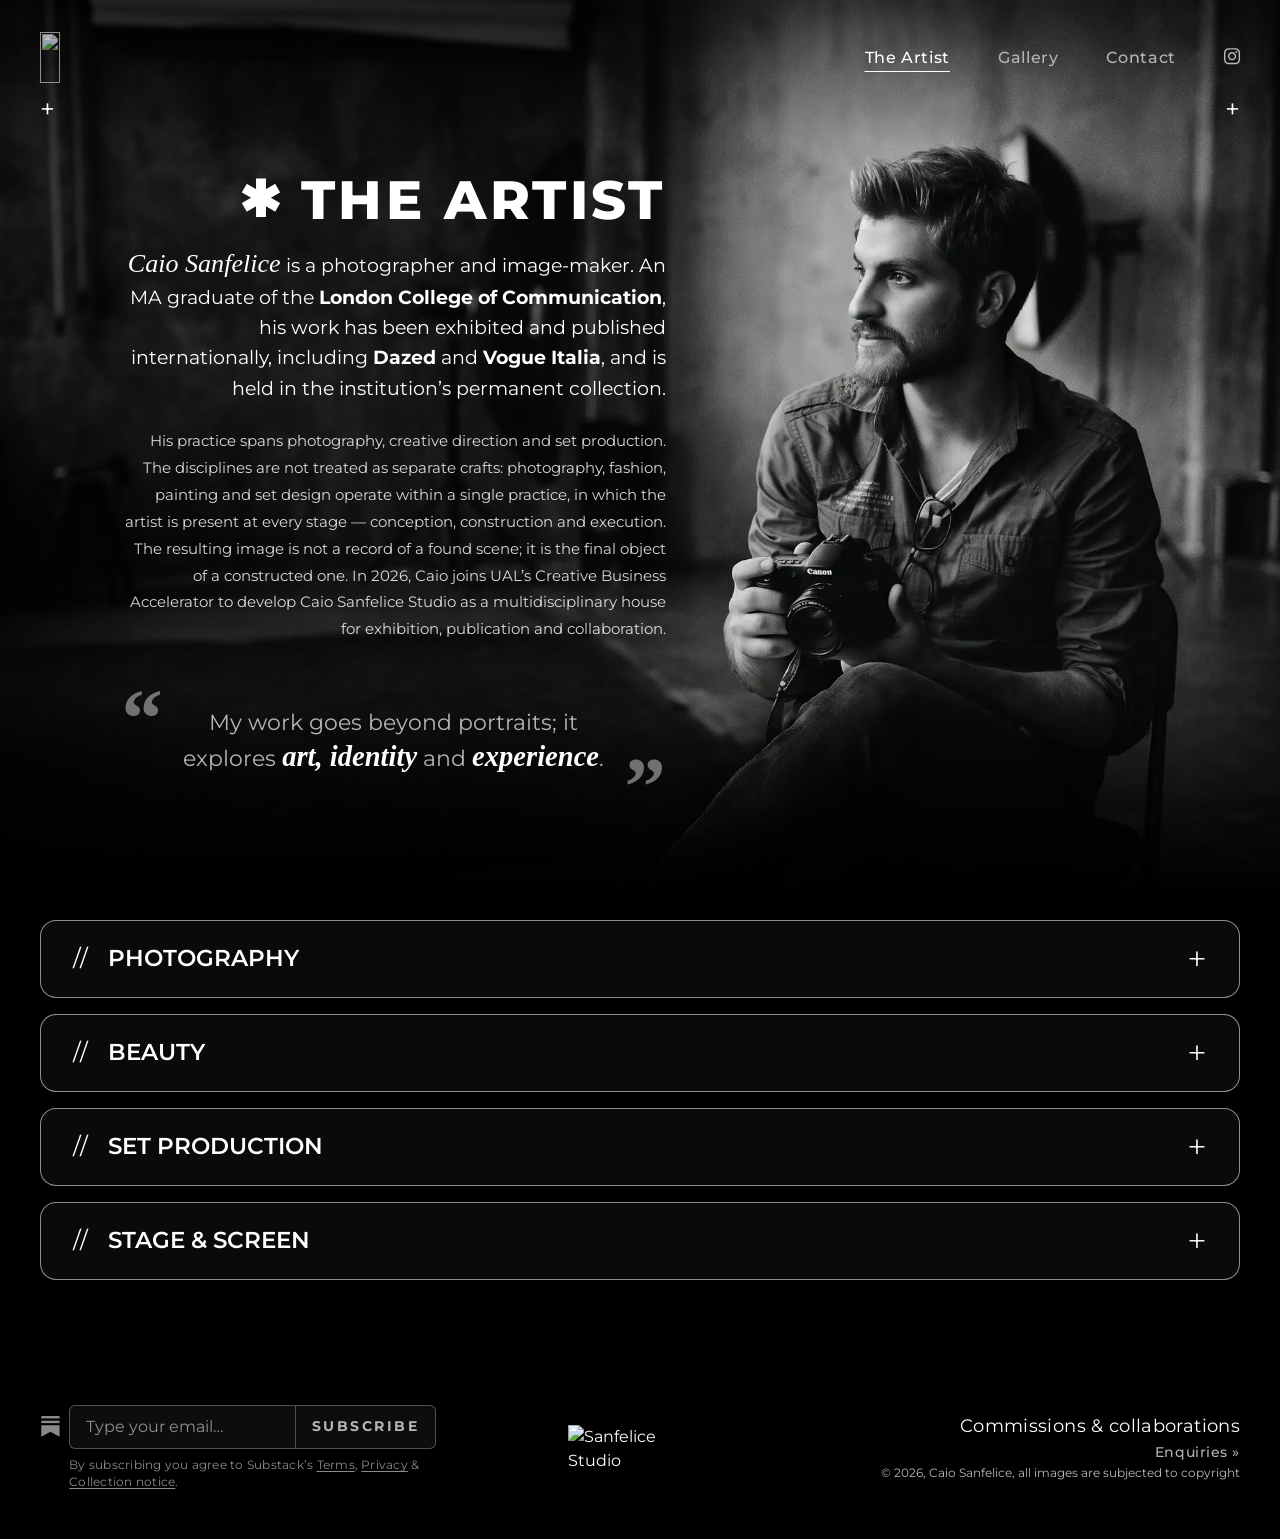
==== commit 5593865d: "fix: web interface guideline review (accessibility, images, copy) - Skip link on every page (Bootstr" ====
--- a/aboutme.html
+++ b/aboutme.html
@@ -15,16 +15,18 @@
   <link rel="stylesheet" href="assets/css/style.css">
 </head>
 <body>
+<!-- Skip link: hidden until focused with Tab (Bootstrap visually-hidden-focusable) -->
+<a class="skip-link visually-hidden-focusable" href="#main">Skip to content</a>
   <!-- ===== Header / main navigation (components/navbar.html) ===== -->
   <div id="site-navbar"></div>
   <!-- ===== Main content ===== -->
-  <main class="about-page">
+  <main id="main" class="about-page">
     <!-- About: artist bio -->
     <section class="about-hero position-relative" id="top" aria-labelledby="about-title">
       <!-- phones/tablets: portrait crop centred on the artist; desktop: full studio shot behind the text -->
       <picture class="about-hero__media">
         <source media="(min-width: 64.0625rem)" srcset="assets/images/caiosanfelice.webp">
-        <img src="assets/images/artist-studio-mobile.webp" alt="Caio Sanfelice sitting in his studio, holding a camera" fetchpriority="high">
+        <img width="960" height="1200" src="assets/images/artist-studio-mobile.webp" alt="Caio Sanfelice sitting in his studio, holding a camera" fetchpriority="high">
       </picture>
       <span class="about-hero__plus about-hero__plus--left position-absolute" aria-hidden="true">+</span>
       <span class="about-hero__plus about-hero__plus--right position-absolute" aria-hidden="true">+</span>
@@ -33,11 +35,11 @@
           <span aria-hidden="true">✱</span> THE ARTIST
         </h1>
         <p class="about-lead">
-          <em>Caio Sanfelice</em> is a photographer and image-maker. An MA graduate of the <strong>London College of Communication</strong>, his work has been exhibited and published internationally, including <strong>Dazed</strong> and <strong>Vogue Italia</strong>, and is held in the institution's permanent collection.
+          <em>Caio Sanfelice</em> is a photographer and image-maker. An MA graduate of the <strong>London College of Communication</strong>, his work has been exhibited and published internationally, including <strong>Dazed</strong> and <strong>Vogue Italia</strong>, and is held in the institution’s permanent collection.
         </p>
         <p class="about-body">
           His practice spans photography, creative direction and set production. The disciplines are not treated as separate crafts: photography, fashion, painting and set design operate within a single practice, in which the artist is present at every stage — conception, construction and execution. The resulting image is not a record of a found scene; it is the final object of a constructed one.
-          In 2026, Caio joins UAL's Creative Business Accelerator to develop Caio Sanfelice Studio as a multidisciplinary house for exhibition, publication and collaboration.
+          In 2026, Caio joins UAL’s Creative Business Accelerator to develop Caio Sanfelice Studio as a multidisciplinary house for exhibition, publication and collaboration.
         </p>
         <blockquote class="about-quote">
           <p>My work goes beyond portraits; it explores <strong>art, identity</strong> and <strong>experience</strong>.</p>
@@ -57,9 +59,9 @@
           </h2>
           <div class="service-card__details" id="service-photography" inert>
             <div class="service-card__details-inner">
-              <a class="service-card__link" href="index.html#work">See more</a>
+              <a class="service-card__link" href="index.html#work">See More</a>
               <p class="service-desc">Fashion, personal and editorial shoots; corporate and portfolio portraits; product photography; album covers. Delivered as high-resolution retouched files. Sessions available in studio or on location, with lighting and creative direction handled in-house.</p>
-              <img src="assets/images/fashion.webp" alt="Fashion Editorial - Red dress" loading="lazy">
+              <img width="1402" height="1106" src="assets/images/fashion.webp" alt="Fashion Editorial - Red dress" loading="lazy">
             </div>
           </div>
         </article>
@@ -72,9 +74,9 @@
           </h2>
           <div class="service-card__details" id="service-beauty" inert>
             <div class="service-card__details-inner">
-              <a class="service-card__link" href="index.html#work">See more</a>
+              <a class="service-card__link" href="index.html#work">See More</a>
               <p class="service-desc">Hair and makeup for photographic and fashion productions: natural, editorial, artistic and scenic makeup. Includes character continuity across a full shoot day, plus costume and cosplay construction when the production requires it. On-set touch-ups included.</p>
-              <img src="assets/images/makeup.webp" alt="MUA working" loading="lazy">
+              <img width="829" height="591" src="assets/images/makeup.webp" alt="MUA working" loading="lazy">
             </div>
           </div>
         </article>
@@ -87,9 +89,9 @@
           </h2>
           <div class="service-card__details" id="service-set-production" inert>
             <div class="service-card__details-inner">
-              <a class="service-card__link" href="index.html#work">See more</a>
-              <p class="service-desc">Design and construction of photographic backgrounds and sets: flats, painted backdrops, textured panels and modular pieces. Built to the shoot's lighting plan and colour palette, assembled and struck on site. Transportable systems available for recurring productions.</p>
-              <img src="assets/images/set-production.webp" alt="Alice in Wonderland 50th anniversary scenario exhibition" loading="lazy">
+              <a class="service-card__link" href="index.html#work">See More</a>
+              <p class="service-desc">Design and construction of photographic backgrounds and sets: flats, painted backdrops, textured panels and modular pieces. Built to the shoot’s lighting plan and colour palette, assembled and struck on site. Transportable systems available for recurring productions.</p>
+              <img width="1024" height="576" src="assets/images/set-production.webp" alt="Alice in Wonderland 50th anniversary scenario exhibition" loading="lazy">
             </div>
           </div>
         </article>
@@ -102,7 +104,7 @@
           </h2>
           <div class="service-card__details" id="service-stage-screen" inert>
             <div class="service-card__details-inner">
-              <a class="service-card__link" href="index.html#work">See more</a>
+              <a class="service-card__link" href="index.html#work">See More</a>
               <p class="service-desc">Costume, scenery and prop production for theatre, musicals and television. Scope covers design, material sourcing, building and fittings — with versions engineered for stage durability and camera-specific finishes (textures and colours tuned for how they read on screen).</p>
               <img src="assets/images/set-and-screen.webp" alt="Theatre set model showing a multi-level interior with furniture and staircase on a black stage" width="1000" height="696" loading="lazy">
             </div>
--- a/assets/css/style.css
+++ b/assets/css/style.css
@@ -24,7 +24,7 @@
   --ls-label: 0.32em;
   --ls-title: 0.06em;
 
-  --nav-fs: clamp(1.0625rem, 1.6vw, 1.25rem); /* 17px -> 20px */
+  --nav-fs: clamp(1rem, 1.25vw, 1.125rem); /* 16px -> 18px */
   --nav-muted: #b5b5b5; /* ~10:1 on the dark hero, passes AA */
   --nav-active: #ffffff;
 }
@@ -77,12 +77,36 @@
   font-family: "Montserrat", Arial, sans-serif;
 }
 
+/* Skip link (Bootstrap visually-hidden-focusable): appears top-left when focused with Tab */
+.skip-link:focus {
+  position: fixed;
+  top: 0.75rem;
+  left: 0.75rem;
+  z-index: 1040; /* above the fixed navbar (1030) */
+  padding: 0.6rem 1rem;
+  border-radius: 0.4rem;
+  background: var(--white);
+  color: #000;
+  font-weight: 600;
+  text-decoration: none;
+}
+
+/* Taps on links and buttons react at once (no double-tap zoom delay on phones) */
+a,
+button,
+input,
+textarea,
+summary {
+  touch-action: manipulation;
+}
+
 /* Header and navigation
    Position comes from Bootstrap's fixed-top (position: fixed; top: 0; z-index: 1030).
    At the top of the page it is transparent over the hero; once the page scrolls,
    components.js adds .is-scrolled and it gets a dark background and less padding. */
 .header {
   padding-block: clamp(1rem, 4vw, 2rem); /* sides come from .site-container */
+  padding-inline: env(safe-area-inset-left) env(safe-area-inset-right); /* clear the iPhone notch in landscape */
   background: transparent;
   transition: background-color 0.3s ease, padding 0.3s ease, box-shadow 0.3s ease;
 }
@@ -113,7 +137,7 @@
 }
 
 .site-nav .nav-links {
-  gap: 5rem;
+  gap: 3rem;
 }
 
 /* tablets: tighter links. Must stay before the smaller phone breakpoints below,
@@ -127,6 +151,8 @@
 .site-nav a {
   color: var(--nav-muted);
   font-size: var(--nav-fs);
+  font-weight: 500;
+  letter-spacing: 0.04em;
   text-decoration: none;
   white-space: nowrap;
   transition: color 0.2s ease, opacity 0.2s ease;
@@ -162,20 +188,12 @@
   color: var(--nav-active);
 }
 
-/* active page: bold, 30% larger, thin underline */
+/* active page: white + thin underline only. Same size and weight as the other links,
+   so the menu doesn't change width or jump from page to page */
 .site-nav .nav-links a[aria-current] {
-  font-size: calc(var(--nav-fs) * 1.3);
-  font-weight: 700;
   text-decoration: underline;
   text-decoration-thickness: 1px;
-  text-underline-offset: 0.45em;
-}
-
-/* phones: smaller bump so logo, links and Instagram fit on one row */
-@media (max-width: 40rem) {
-  .site-nav .nav-links a[aria-current] {
-    font-size: calc(var(--nav-fs) * 1.1);
-  }
+  text-underline-offset: 0.5em;
 }
 
 .site-nav a:focus-visible {
@@ -189,7 +207,7 @@
 }
 
 .site-nav__instagram-icon {
-  font-size: 1.35rem;
+  font-size: 1.15em; /* follows the nav text size, a touch larger for optical balance */
 }
 
 /* Home hero */
@@ -231,21 +249,28 @@
   max-width: 100%;
 }
 
+/* Wide letter-spacing also adds space after the last letter, which pushes centred text
+   to the left. padding-inline-start with the same value puts it back on the optical centre. */
 .hero__title {
+  --track: clamp(0.08em, 1.2vw, 0.2em);
   margin: 0;
+  padding-inline-start: var(--track);
   font-size: var(--fs-display);
   font-weight: 800;
-  letter-spacing: clamp(0.08em, 1.2vw, 0.2em);
+  letter-spacing: var(--track);
   line-height: 1.05;
   text-transform: uppercase;
   text-wrap: balance;
 }
 
+/* subtitle: small and airy so it supports the title instead of competing with it */
 .hero__location {
-  margin: 0.45rem 0 0;
-  font-size: clamp(1rem, 2.2vw, 1.5rem); /* 16px -> 24px */
-  font-weight: 600;
-  letter-spacing: 0.3em;
+  --track: 0.4em;
+  margin: clamp(0.75rem, 1.5vw, 1.25rem) 0 0;
+  padding-inline-start: var(--track);
+  font-size: clamp(1rem, 1.5vw, 1.25rem); /* 16px -> 20px */
+  font-weight: 500;
+  letter-spacing: var(--track);
   text-transform: uppercase;
 }
 
@@ -259,6 +284,7 @@
   font-weight: 500;
   font-size: clamp(0.75rem, 1.4vw, 1rem); /* 12px -> 16px */
   letter-spacing: 0.25em;
+  padding-inline-start: 0.25em; /* optical centring, see .hero__title */
   text-decoration: none;
   text-transform: lowercase;
   white-space: nowrap;
@@ -447,32 +473,51 @@
 /* Gallery photo card. Layout comes from Bootstrap: the grid (row / row-cols-* / g-* / col)
    in the HTML, position-relative on the card, and d-block w-100 h-100 object-fit-cover on the photo.
    Only the look is defined here. */
+/* The photo is the frame: no border, almost square corners */
 .gallery-card {
   aspect-ratio: 3 / 4;
   margin: 0;
-  border: 1px solid #858585;
-  border-radius: 1.25rem;
+  border-radius: 2px;
   overflow: hidden;
-  transition: border-color 0.25s ease;
-}
-
-.gallery-card:hover { border-color: var(--white); }
-
-/* Gallery cards open the photo lightbox */
-.gallery-card[role="button"] {
+  background: #111; /* placeholder tone while the photo loads */
+}
+
+/* hover: a slow, slight zoom into the photo (motion allowed only) */
+@media (prefers-reduced-motion: no-preference) {
+  .gallery-card img {
+    transition: transform 0.6s cubic-bezier(0.2, 0, 0, 1);
+  }
+
+  .gallery-card:hover img {
+    transform: scale(1.03);
+  }
+}
+
+/* Gallery photos open the lightbox: each photo is inside a real <button> */
+.gallery-card__button {
+  display: block;
+  width: 100%;
+  height: 100%;
+  padding: 0;
+  border: 0;
+  background: none;
   cursor: zoom-in;
 }
 
-.gallery-card:focus-visible {
-  border-color: var(--white);
+.gallery-card__button:focus-visible {
   outline: 2px solid var(--white);
-  outline-offset: 3px;
+  outline-offset: -4px; /* inside the card, so the rounded corners don't clip it */
 }
 
 /* Photo lightbox (Bootstrap modal): photo centred, copyright line below */
 .modal-backdrop {
   --bs-backdrop-bg: #000;
   --bs-backdrop-opacity: 0.95;
+}
+
+/* Bootstrap modal: scrolling inside the lightbox doesn't scroll the page behind it */
+.lightbox {
+  overscroll-behavior: contain;
 }
 
 .lightbox__dialog {
@@ -510,7 +555,7 @@
   height: auto;
   max-height: calc(100svh - 11rem); /* room for the close button, the caption and the modal margins */
   margin-inline: auto;
-  border-radius: 0.5rem;
+  border-radius: 2px; /* photos: same near-square corners as the gallery */
 }
 
 .lightbox__caption {
@@ -522,6 +567,7 @@
 
 /* Section title above the gallery */
 .gallery-title {
+  text-wrap: balance; /* no single word left alone on the last line */
   margin: 0 0 0.25rem;
   color: var(--nav-muted);
   font-size: clamp(0.75rem, 1.4vw, 1rem); /* 12px -> 16px */
@@ -675,7 +721,8 @@
 }
 
 .footer-substack__form button:focus-visible {
-  outline: none;
+  outline: 2px solid var(--nav-active); /* visible keyboard focus, not just the hover colour */
+  outline-offset: 2px;
 }
 
 .footer-substack__form button:disabled {
@@ -727,6 +774,7 @@
 .footer-brand img {
   display: block;
   width: auto;
+  height: auto; /* scales from the width/height attributes, capped by max-height */
   max-width: 100%;
   max-height: clamp(3.5rem, 5.6vw, 5.25rem);
 }
@@ -945,6 +993,7 @@
 }
 
 .contact-form-title {
+  text-wrap: balance; /* no single word left alone on the last line */
   display: flex;
   align-items: center;
   gap: 0.2em;
@@ -1115,6 +1164,7 @@
 .about-hero__media img {
   display: block;
   width: 100%;
+  height: auto; /* aspect-ratio wins over the height="" attribute */
   aspect-ratio: 4 / 5;
   max-height: 88svh;
   object-fit: cover;
@@ -1157,6 +1207,7 @@
 }
 
 .about-title {
+  text-wrap: balance; /* no single word left alone on the last line */
   display: flex;
   align-items: center;
   gap: 0.3em;
@@ -1401,7 +1452,7 @@
   width: 100%;
   height: auto; /* lets aspect-ratio win over the height="" attribute in the HTML */
   aspect-ratio: 4 / 3;
-  border-radius: 0.5rem;
+  border-radius: 2px;
   object-fit: cover;
 }
 
@@ -1527,7 +1578,7 @@
   }
 
   .hero__title {
-    letter-spacing: 0.04em;
+    --track: 0.04em;
   }
 }
 
